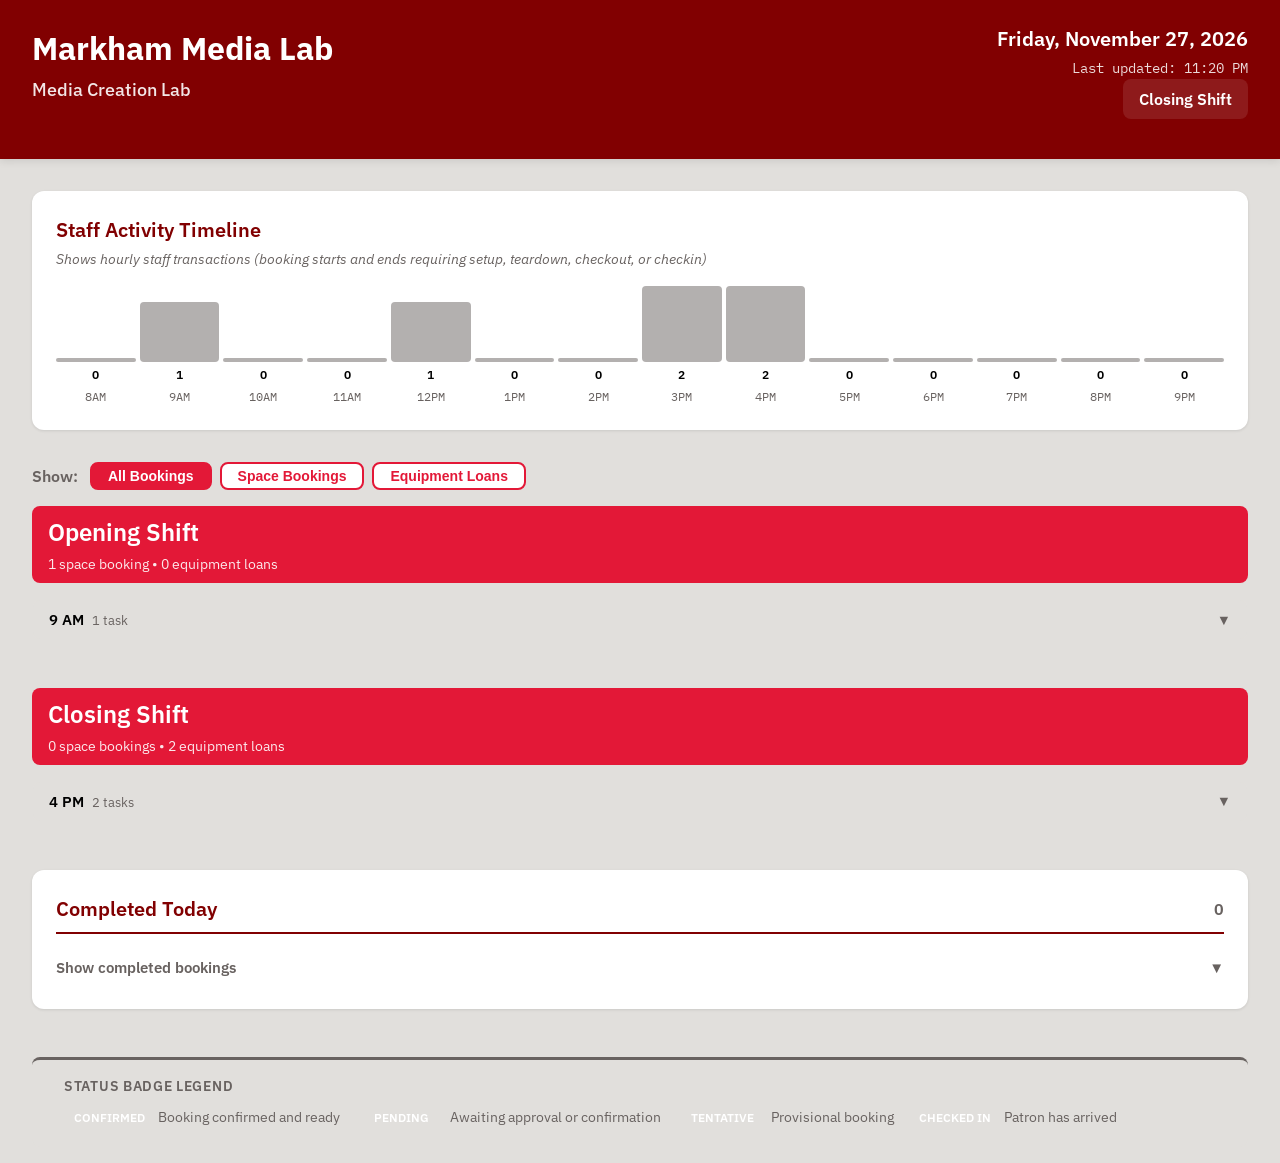
==== docs/markham-media/index.html @ 804409bd "Auto-update dashboard data - 2026-11-27 04:21:01 UTC" ====
<!DOCTYPE html>
<html lang="en">
<head>
    <meta charset="UTF-8">
    <meta name="viewport" content="width=device-width, initial-scale=1.0">
    <title>Markham Media Lab - Dashboard</title>
    <link rel="stylesheet" href="../static/style.css?v=1795753261">
    <meta name="description" content="Staff dashboard for Markham Media Lab showing today's bookings, equipment loans, and schedules">
    <meta http-equiv="refresh" content="300"> </head>
<body>

    <header class="dashboard-header">
        <div class="header-top">
            <div class="location-info">
                <h1>Markham Media Lab</h1>
                <div class="service-type">Media Creation Lab</div>
            </div>
            <div class="header-meta">
                <div class="current-date">Friday, November 27, 2026</div>
                <div class="last-updated">Last updated: 11:20 PM</div>
                <div class="shift-info">
                    <span class="shift-label">Closing Shift</span>
                </div>
            </div>
        </div>
    </header>

    <section class="peak-load-section">
        <h2>Staff Activity Timeline</h2>
        <p class="timeline-description">Shows hourly staff transactions (booking starts and ends requiring setup, teardown, checkout, or checkin)</p>
        <div class="timeline">
            <div class="timeline-hour past">
                <div class="timeline-bar" style="height: 0%;"></div>
                <div class="timeline-count">0</div>
                <div class="timeline-hour-label">8AM</div>
            </div>
            <div class="timeline-hour past">
                <div class="timeline-bar" style="height: 50.0%;"></div>
                <div class="timeline-count">1</div>
                <div class="timeline-hour-label">9AM</div>
            </div>
            <div class="timeline-hour past">
                <div class="timeline-bar" style="height: 0%;"></div>
                <div class="timeline-count">0</div>
                <div class="timeline-hour-label">10AM</div>
            </div>
            <div class="timeline-hour past">
                <div class="timeline-bar" style="height: 0%;"></div>
                <div class="timeline-count">0</div>
                <div class="timeline-hour-label">11AM</div>
            </div>
            <div class="timeline-hour past">
                <div class="timeline-bar" style="height: 50.0%;"></div>
                <div class="timeline-count">1</div>
                <div class="timeline-hour-label">12PM</div>
            </div>
            <div class="timeline-hour past">
                <div class="timeline-bar" style="height: 0%;"></div>
                <div class="timeline-count">0</div>
                <div class="timeline-hour-label">1PM</div>
            </div>
            <div class="timeline-hour past">
                <div class="timeline-bar" style="height: 0%;"></div>
                <div class="timeline-count">0</div>
                <div class="timeline-hour-label">2PM</div>
            </div>
            <div class="timeline-hour past">
                <div class="timeline-bar" style="height: 100.0%;"></div>
                <div class="timeline-count">2</div>
                <div class="timeline-hour-label">3PM</div>
            </div>
            <div class="timeline-hour past">
                <div class="timeline-bar" style="height: 100.0%;"></div>
                <div class="timeline-count">2</div>
                <div class="timeline-hour-label">4PM</div>
            </div>
            <div class="timeline-hour past">
                <div class="timeline-bar" style="height: 0%;"></div>
                <div class="timeline-count">0</div>
                <div class="timeline-hour-label">5PM</div>
            </div>
            <div class="timeline-hour past">
                <div class="timeline-bar" style="height: 0%;"></div>
                <div class="timeline-count">0</div>
                <div class="timeline-hour-label">6PM</div>
            </div>
            <div class="timeline-hour past">
                <div class="timeline-bar" style="height: 0%;"></div>
                <div class="timeline-count">0</div>
                <div class="timeline-hour-label">7PM</div>
            </div>
            <div class="timeline-hour past">
                <div class="timeline-bar" style="height: 0%;"></div>
                <div class="timeline-count">0</div>
                <div class="timeline-hour-label">8PM</div>
            </div>
            <div class="timeline-hour past">
                <div class="timeline-bar" style="height: 0%;"></div>
                <div class="timeline-count">0</div>
                <div class="timeline-hour-label">9PM</div>
            </div>
        </div>
    </section>

    <section class="filters-section">
        <span class="filters-label">Show:</span>
        <button class="filter-button" data-filter="all" onclick="filterBookings('all')">All Bookings</button>
        <button class="filter-button" data-filter="space" onclick="filterBookings('space')">Space Bookings</button>
        <button class="filter-button" data-filter="equipment" onclick="filterBookings('equipment')">Equipment Loans</button>
    </section>

    <main class="main-content">


        <section class="shift-group">
            <div class="shift-group-header">
                <h2>Opening Shift</h2>
                <div class="booking-count">
                    1 space booking •
                    0 equipment loans                </div>
            </div>




            <div class="hour-group">
                <div class="hour-group-header" onclick="toggleHourGroup(this)">
                    <div class="hour-group-label">
                        <span class="hour-group-title">9 AM</span>
                        <span class="hour-group-count">1 task</span>
                    </div>
                    <span class="hour-group-icon">▼</span>
                </div>
                <div class="hour-group-content collapsed">
                    <div class="booking-list">
                                    <article class="booking-card " data-booking-id="3f32ef28d30e" data-booking-type="space">

                <div class="booking-card-header-bar" onclick="toggleBookingCard(this)">
                    <div class="booking-card-summary">
                        <div class="booking-card-summary-title">
Editing and Music Studio #3 (Rm 3060E)
                        </div>
                        <div class="booking-card-summary-time">
9:30 AM - 12:00 PM • A.B.                        </div>
                    </div>
                    <div class="booking-badges">
                        <span class="badge status-tentative">TENTATIVE</span>
                    </div>
                    <span class="booking-card-expand-icon">▼</span>
                </div>

                <div class="booking-card-content">

                <div class="booking-header">
                    <div class="booking-title">
                        <h3>Editing and Music Studio #3 (Rm 3060E)</h3>
                        <div class="booking-category">Editing Studios</div>
                    </div>
                    <div class="booking-badges">
                        <span class="badge status-tentative">TENTATIVE</span>
                    </div>
                </div>

                <div class="booking-details">
                    <div class="detail-row">
                        <span class="detail-label">Time:</span>
                        <span class="detail-value">9:30 AM - 12:00 PM</span>
                    </div>
                    <div class="detail-row">
                        <span class="detail-label">Patron:</span>
                        <span class="detail-value patron-info">A.B. (a***@my.yorku.ca)</span>
                    </div>
                    <div class="detail-row">
                        <span class="detail-label">Check-in:</span>
                        <span class="detail-value booking-id">3D2</span>
                    </div>
                </div>


                <div class="booking-id">ID: 3f32ef28d30e</div>

                </div> 
            </article>

                    </div>
                </div>
            </div>

        </section>
        <section class="shift-group">
            <div class="shift-group-header">
                <h2>Closing Shift</h2>
                <div class="booking-count">
                    0 space bookings •
                    2 equipment loans                </div>
            </div>




            <div class="hour-group">
                <div class="hour-group-header" onclick="toggleHourGroup(this)">
                    <div class="hour-group-label">
                        <span class="hour-group-title">4 PM</span>
                        <span class="hour-group-count">2 tasks</span>
                    </div>
                    <span class="hour-group-icon">▼</span>
                </div>
                <div class="hour-group-content collapsed">
                    <div class="booking-list">
                                    <article class="booking-card equipment-loan" data-booking-id="e21166713fb9" data-booking-type="equipment">

                <div class="booking-card-header-bar" onclick="toggleBookingCard(this)">
                    <div class="booking-card-summary">
                        <div class="booking-card-summary-title">
<span class="task-time-prominent">4:30 PM</span>Rode Wireless Pro II
                        </div>
                        <div class="booking-card-summary-time">
Due back • R.M.                        </div>
                    </div>
                    <div class="booking-badges">
                        <span class="badge badge-task">CHECKIN NEEDED</span>
                        <span class="badge status-confirmed">CHECKED OUT</span>
                    </div>
                    <span class="booking-card-expand-icon">▼</span>
                    <div class="workflow-header-progress">
                        <div class="workflow-header-progress-fill"></div>
                    </div>
                </div>

                <div class="booking-card-content">

                <div class="booking-header">
                    <div class="booking-title">
                        <h3>Rode Wireless Pro II</h3>
                        <div class="booking-category">Microphones</div>
                    </div>
                    <div class="booking-badges">
                        <span class="badge status-confirmed">CHECKED OUT</span>
                        <span class="equipment-indicator return">
                            ↩️ Return
                        </span>
                    </div>
                </div>

                <div class="booking-details">
                    <div class="detail-row">
                        <span class="detail-label">Due back:</span>
                        <span class="detail-value">4:30 PM</span>
                    </div>
                    <div class="detail-row">
                        <span class="detail-label">Patron:</span>
                        <span class="detail-value patron-info">R.M. (r***@my.yorku.ca)</span>
                    </div>
                </div>

                <div class="workflow-panel">
                    <div class="workflow-header">
                        <span class="workflow-title">Equipment Return</span>
                        <span class="workflow-progress">
                            <span class="workflow-step-counter">0</span> / 5
                        </span>
                    </div>
                    <ol class="workflow-steps">
                        <li class="workflow-step">
                            <input type="checkbox" class="step-checkbox"
                                   data-step="1"
                                   onchange="onStepChecked(this)">
                            <span class="step-number">1</span>
                            <span class="step-description">Receive equipment from patron</span>
                        </li>
                        <li class="workflow-step">
                            <input type="checkbox" class="step-checkbox"
                                   data-step="2"
                                   onchange="onStepChecked(this)">
                            <span class="step-number">2</span>
                            <span class="step-description">Check all components against printed component list</span>
                        </li>
                        <li class="workflow-step">
                            <input type="checkbox" class="step-checkbox"
                                   data-step="3"
                                   onchange="onStepChecked(this)">
                            <span class="step-number">3</span>
                            <span class="step-description">Inspect equipment condition; compare against checkout notes</span>
                        </li>
                        <li class="workflow-step">
                            <input type="checkbox" class="step-checkbox"
                                   data-step="4"
                                   onchange="onStepChecked(this)">
                            <span class="step-number">4</span>
                            <span class="step-description">Check in equipment in LibCal system</span>
                        </li>
                        <li class="workflow-step">
                            <input type="checkbox" class="step-checkbox"
                                   data-step="5"
                                   onchange="onStepChecked(this)">
                            <span class="step-number">5</span>
                            <span class="step-description">If damage or missing components detected: flag in system and notify supervisor</span>
                        </li>
                    </ol>
                </div>

                <div class="booking-id">ID: e21166713fb9</div>

                </div> 
            </article>

                                    <article class="booking-card equipment-loan" data-booking-id="e21166713fb9" data-booking-type="equipment">

                <div class="booking-card-header-bar" onclick="toggleBookingCard(this)">
                    <div class="booking-card-summary">
                        <div class="booking-card-summary-title">
<span class="task-time-prominent">4:30 PM</span>Canon EOS R50-V
                        </div>
                        <div class="booking-card-summary-time">
Due back • R.M.                        </div>
                    </div>
                    <div class="booking-badges">
                        <span class="badge badge-task">CHECKIN NEEDED</span>
                        <span class="badge status-confirmed">CHECKED OUT</span>
                    </div>
                    <span class="booking-card-expand-icon">▼</span>
                    <div class="workflow-header-progress">
                        <div class="workflow-header-progress-fill"></div>
                    </div>
                </div>

                <div class="booking-card-content">

                <div class="booking-header">
                    <div class="booking-title">
                        <h3>Canon EOS R50-V</h3>
                        <div class="booking-category">Cameras</div>
                    </div>
                    <div class="booking-badges">
                        <span class="badge status-confirmed">CHECKED OUT</span>
                        <span class="equipment-indicator return">
                            ↩️ Return
                        </span>
                    </div>
                </div>

                <div class="booking-details">
                    <div class="detail-row">
                        <span class="detail-label">Due back:</span>
                        <span class="detail-value">4:30 PM</span>
                    </div>
                    <div class="detail-row">
                        <span class="detail-label">Patron:</span>
                        <span class="detail-value patron-info">R.M. (r***@my.yorku.ca)</span>
                    </div>
                </div>

                <div class="workflow-panel">
                    <div class="workflow-header">
                        <span class="workflow-title">Equipment Return</span>
                        <span class="workflow-progress">
                            <span class="workflow-step-counter">0</span> / 5
                        </span>
                    </div>
                    <ol class="workflow-steps">
                        <li class="workflow-step">
                            <input type="checkbox" class="step-checkbox"
                                   data-step="1"
                                   onchange="onStepChecked(this)">
                            <span class="step-number">1</span>
                            <span class="step-description">Receive equipment from patron</span>
                        </li>
                        <li class="workflow-step">
                            <input type="checkbox" class="step-checkbox"
                                   data-step="2"
                                   onchange="onStepChecked(this)">
                            <span class="step-number">2</span>
                            <span class="step-description">Check all components against printed component list</span>
                        </li>
                        <li class="workflow-step">
                            <input type="checkbox" class="step-checkbox"
                                   data-step="3"
                                   onchange="onStepChecked(this)">
                            <span class="step-number">3</span>
                            <span class="step-description">Inspect equipment condition; compare against checkout notes</span>
                        </li>
                        <li class="workflow-step">
                            <input type="checkbox" class="step-checkbox"
                                   data-step="4"
                                   onchange="onStepChecked(this)">
                            <span class="step-number">4</span>
                            <span class="step-description">Check in equipment in LibCal system</span>
                        </li>
                        <li class="workflow-step">
                            <input type="checkbox" class="step-checkbox"
                                   data-step="5"
                                   onchange="onStepChecked(this)">
                            <span class="step-number">5</span>
                            <span class="step-description">If damage or missing components detected: flag in system and notify supervisor</span>
                        </li>
                    </ol>
                </div>

                <div class="booking-id">ID: e21166713fb9</div>

                </div> 
            </article>

                    </div>
                </div>
            </div>

        </section>

    </main>

    <aside class="persistent-sections">



        <section class="persistent-section">
            <div class="section-header">
                <h2>Completed Today</h2>
                <span class="section-count">0</span>
            </div>
            <div class="collapsible-section">
                <button class="collapse-toggle" aria-expanded="false" data-target="completed-collapse">
                    <span>Show completed bookings</span>
                    <span class="collapse-icon">▼</span>
                </button>
                <div id="completed-collapse" class="collapse-content">
                    <div class="empty-state">
                        <div class="empty-state-message">No completed bookings today</div>
                    </div>
                </div>
            </div>
        </section>

    </aside>

    <footer class="status-legend">
        <h3>Status Badge Legend</h3>
        <div class="legend-items">
            <div class="legend-item">
                <span class="legend-badge status-confirmed">CONFIRMED</span>
                <span class="legend-description">Booking confirmed and ready</span>
            </div>
            <div class="legend-item">
                <span class="legend-badge status-pending">PENDING</span>
                <span class="legend-description">Awaiting approval or confirmation</span>
            </div>
            <div class="legend-item">
                <span class="legend-badge status-tentative">TENTATIVE</span>
                <span class="legend-description">Provisional booking</span>
            </div>
            <div class="legend-item">
                <span class="legend-badge status-checked-in">CHECKED IN</span>
                <span class="legend-description">Patron has arrived</span>
            </div>
        </div>
    </footer>

    <script src="../static/dashboard.js?v=1795753261"></script>
</body>
</html>
---- docs/static/style.css ----
/*
 * MMCL Staff Dashboard - Styles
 * York University Branding - AODA Compliant
 */

/* ========== Google Fonts ========== */
@import url('https://fonts.googleapis.com/css2?family=IBM+Plex+Sans:wght@400;500;600;700&family=IBM+Plex+Serif:wght@400;500&family=IBM+Plex+Mono:wght@400;500&display=swap');

/* ========== York Brand Colors ========== */
:root {
  /* Primary Colors */
  --york-red: #E31837;
  --york-red-medium: #AF0D1A;
  --york-red-dark: #810001;

  /* Neutrals */
  --light-grey: #E1DFDC;
  --pewter: #D6CFCA;
  --grey-dark: #686260;
  --white: #FFFFFF;
  --black: #000000;

  /* Accent */
  --bright-blue: #3AC2EF;

  /* Status Colors */
  --status-confirmed: var(--york-red);
  --status-tentative: #F59E0B;
  --status-pending: #14B8A6;
  --status-checked-in: #10B981;
  --status-completed: var(--grey-dark);

  /* Typography */
  --font-primary: 'IBM Plex Sans', sans-serif;
  --font-secondary: 'IBM Plex Serif', serif;
  --font-mono: 'IBM Plex Mono', monospace;

  /* Spacing */
  --spacing-xs: 0.25rem;
  --spacing-sm: 0.5rem;
  --spacing-md: 1rem;
  --spacing-lg: 1.5rem;
  --spacing-xl: 2rem;
  --spacing-xxl: 3rem;

  /* Border Radius */
  --radius-sm: 4px;
  --radius-md: 8px;
  --radius-lg: 12px;
}

/* ========== Reset & Base ========== */
* {
  margin: 0;
  padding: 0;
  box-sizing: border-box;
}

body {
  font-family: var(--font-primary);
  font-size: 16px;
  line-height: 1.5;
  color: var(--black);
  background-color: var(--light-grey);
  -webkit-font-smoothing: antialiased;
  -moz-osx-font-smoothing: grayscale;
}

/* ========== Zone A: Header ========== */
.dashboard-header {
  background-color: var(--york-red-dark);
  color: var(--white);
  padding: var(--spacing-lg) var(--spacing-xl);
  margin-bottom: var(--spacing-xl);
  box-shadow: 0 2px 8px rgba(0, 0, 0, 0.1);
}

.header-top {
  display: flex;
  justify-content: space-between;
  align-items: flex-start;
  margin-bottom: var(--spacing-md);
}

.location-info h1 {
  font-size: 2rem;
  font-weight: 700;
  margin-bottom: var(--spacing-xs);
}

.location-info .service-type {
  font-size: 1.125rem;
  opacity: 0.9;
  font-weight: 500;
}

.header-meta {
  text-align: right;
}

.current-date {
  font-size: 1.25rem;
  font-weight: 600;
  margin-bottom: var(--spacing-xs);
}

.last-updated {
  font-size: 0.875rem;
  opacity: 0.85;
  font-family: var(--font-mono);
}

.shift-info {
  background-color: rgba(255, 255, 255, 0.1);
  padding: var(--spacing-sm) var(--spacing-md);
  border-radius: var(--radius-md);
  display: inline-block;
}

.shift-label {
  font-size: 1rem;
  font-weight: 600;
}

/* ========== Zone B: Peak Load Timeline ========== */
.peak-load-section {
  background-color: var(--white);
  padding: var(--spacing-lg);
  margin: 0 var(--spacing-xl) var(--spacing-xl) var(--spacing-xl);
  border-radius: var(--radius-lg);
  box-shadow: 0 1px 3px rgba(0, 0, 0, 0.1);
}

.peak-load-section h2 {
  font-size: 1.25rem;
  font-weight: 600;
  color: var(--york-red-dark);
  margin-bottom: var(--spacing-xs);
}

.timeline-description {
  font-size: 0.875rem;
  color: var(--grey-dark);
  margin-bottom: var(--spacing-md);
  font-style: italic;
}

.timeline {
  display: flex;
  gap: var(--spacing-xs);
  height: 120px;
  align-items: stretch;
}

.timeline-hour {
  flex: 1;
  display: flex;
  flex-direction: column;
  align-items: center;
  justify-content: flex-end;
  gap: var(--spacing-xs);
}

.timeline-bar {
  width: 100%;
  background-color: var(--york-red);
  border-radius: var(--radius-sm);
  min-height: 4px;
  transition: background-color 0.3s ease;
}

.timeline-hour.past .timeline-bar {
  background-color: var(--grey-dark);
  opacity: 0.5;
}

.timeline-hour-label {
  font-size: 0.75rem;
  font-family: var(--font-mono);
  color: var(--grey-dark);
}

.timeline-count {
  font-size: 0.75rem;
  font-weight: 600;
  color: var(--black);
}

/* ========== Filters ========== */
.filters-section {
  margin: var(--spacing-md) var(--spacing-xl);
  display: flex;
  gap: var(--spacing-sm);
  align-items: center;
  flex-wrap: wrap;
}

.filters-label {
  font-weight: 600;
  color: var(--grey-dark);
  margin-right: var(--spacing-xs);
}

.filter-button {
  padding: var(--spacing-xs) var(--spacing-md);
  border: 2px solid var(--york-red);
  background-color: var(--white);
  color: var(--york-red);
  border-radius: var(--radius-md);
  cursor: pointer;
  font-weight: 600;
  font-size: 0.875rem;
  transition: all 0.2s ease;
  user-select: none;
}

.filter-button:hover {
  background-color: var(--light-grey);
}

.filter-button.active {
  background-color: var(--york-red);
  color: var(--white);
}

.filter-button:focus {
  outline: 2px solid var(--york-red);
  outline-offset: 2px;
}

/* Hidden by filter */
.booking-card.filter-hidden {
  display: none;
}

/* ========== Zone C: Main Booking List ========== */
.main-content {
  margin: 0 var(--spacing-xl);
}

.shift-group {
  margin-bottom: var(--spacing-xxl);
}

.shift-group-header {
  background-color: var(--york-red);
  color: var(--white);
  padding: var(--spacing-sm) var(--spacing-md);
  border-radius: var(--radius-md);
  margin-bottom: var(--spacing-md);
}

.shift-group-header h2 {
  font-size: 1.5rem;
  font-weight: 600;
}

.shift-group-header .booking-count {
  font-size: 0.875rem;
  opacity: 0.9;
  margin-top: var(--spacing-xs);
}

/* ========== Hour Groups (within shift blocks) ========== */
.hour-group {
  margin-bottom: var(--spacing-md);
  border-radius: var(--radius-md);
  overflow: hidden;
  border: 1px solid var(--light-grey);
}

.hour-group-header {
  background-color: var(--light-grey);
  padding: var(--spacing-sm) var(--spacing-md);
  cursor: pointer;
  display: flex;
  justify-content: space-between;
  align-items: center;
  user-select: none;
  transition: background-color 0.2s ease;
}

.hour-group-header:hover {
  background-color: var(--pewter);
}

.hour-group-label {
  display: flex;
  align-items: baseline;
  gap: var(--spacing-sm);
}

.hour-group-title {
  font-weight: 600;
  font-size: 0.95rem;
  color: var(--black);
}

.hour-group-count {
  font-size: 0.8rem;
  color: var(--grey-dark);
}

.hour-group-icon {
  font-size: 0.9rem;
  color: var(--grey-dark);
  transition: transform 0.2s ease;
}

.hour-group.expanded .hour-group-icon {
  transform: rotate(180deg);
}

.hour-group-content {
  padding: var(--spacing-sm) var(--spacing-md) var(--spacing-md);
}

.hour-group-content.collapsed {
  display: none;
}

.hour-group-content .booking-list {
  margin-top: var(--spacing-sm);
}

.outstanding-group .hour-group-header {
  background-color: #FFF7ED;
  border-left: 4px solid var(--status-tentative);
}

.outstanding-group .hour-group-header:hover {
  background-color: #FFEDD5;
}

.outstanding-group .hour-group-title {
  color: #92400E;
}

.outstanding-group .hour-group-count {
  color: #B45309;
}

.hour-group.filter-hidden {
  display: none;
}

/* ========== Prominent task time in card header ========== */
.task-time-prominent {
  font-family: var(--font-mono);
  font-weight: 700;
  font-size: 1.05em;
  color: var(--york-red);
  margin-right: 0.4rem;
}

.booking-list {
  display: grid;
  gap: var(--spacing-md);
}

/* ========== Booking Cards ========== */
.booking-card {
  background-color: var(--white);
  border-radius: var(--radius-md);
  padding: 0;
  box-shadow: 0 1px 3px rgba(0, 0, 0, 0.1);
  border-left: 4px solid var(--york-red);
  transition: box-shadow 0.2s ease;
  overflow: hidden;
}

.booking-card:hover {
  box-shadow: 0 4px 12px rgba(0, 0, 0, 0.15);
}

.booking-card-header-bar {
  position: relative;
  padding: var(--spacing-sm) var(--spacing-md);
  background-color: var(--light-grey);
  cursor: pointer;
  display: flex;
  justify-content: space-between;
  align-items: center;
  transition: background-color 0.2s ease;
  user-select: none;
}

.booking-card-header-bar:hover {
  background-color: var(--pewter);
}

.booking-card-summary {
  flex: 1;
}

.booking-card-summary-title {
  font-weight: 600;
  color: var(--black);
  margin-bottom: var(--spacing-xs);
}

.booking-card-summary-time {
  font-size: 0.875rem;
  color: var(--grey-dark);
}

.booking-card-expand-icon {
  font-size: 1.25rem;
  color: var(--grey-dark);
  transition: transform 0.2s ease;
  margin-left: var(--spacing-md);
}

.booking-card.expanded .booking-card-expand-icon {
  transform: rotate(180deg);
}

.booking-card-content {
  max-height: 0;
  overflow: hidden;
  transition: max-height 0.3s ease;
  padding: 0 var(--spacing-md);
}

.booking-card.expanded .booking-card-content {
  max-height: 3000px;
  padding: var(--spacing-md);
}

.booking-card.equipment-loan {
  border-left-color: var(--bright-blue);
}

.booking-card.teaching-event {
  border-left-color: var(--grey-dark);
}

.booking-card.overdue {
  border-left-color: var(--status-tentative);
  background-color: #FFF7ED;
}

.booking-header {
  display: flex;
  justify-content: space-between;
  align-items: flex-start;
  margin-bottom: var(--spacing-md);
}

.booking-title {
  flex: 1;
}

.booking-title h3 {
  font-size: 1.125rem;
  font-weight: 600;
  color: var(--black);
  margin-bottom: var(--spacing-xs);
}

.booking-category {
  font-size: 0.875rem;
  color: var(--grey-dark);
}

.booking-badges {
  display: flex;
  gap: var(--spacing-sm);
  flex-wrap: wrap;
}

.badge {
  display: inline-block;
  padding: var(--spacing-xs) var(--spacing-sm);
  border-radius: var(--radius-sm);
  font-size: 0.75rem;
  font-weight: 600;
  text-transform: uppercase;
  letter-spacing: 0.5px;
}

.badge.status-confirmed {
  background-color: var(--status-confirmed);
  color: var(--white);
}

.badge.status-tentative {
  background-color: var(--status-tentative);
  color: var(--white);
}

.badge.status-pending {
  background-color: var(--status-pending);
  color: var(--white);
}

.badge.status-checked-in {
  background-color: var(--status-checked-in);
  color: var(--white);
}

.badge.teaching-event-badge {
  background-color: var(--grey-dark);
  color: var(--white);
}

.badge.badge-task {
  background-color: var(--bright-blue);
  color: var(--white);
  font-weight: 700;
}

.badge.shift-boundary-flag {
  background-color: var(--bright-blue);
  color: var(--white);
}

.booking-details {
  display: grid;
  gap: var(--spacing-sm);
  margin-bottom: var(--spacing-md);
}

.detail-row {
  display: flex;
  gap: var(--spacing-md);
  font-size: 0.9375rem;
}

.detail-label {
  font-weight: 600;
  color: var(--grey-dark);
  min-width: 80px;
}

.detail-value {
  color: var(--black);
}

.patron-info {
  font-family: var(--font-mono);
}

.booking-id {
  font-family: var(--font-mono);
  color: var(--grey-dark);
  font-size: 0.875rem;
}

/* ========== Equipment Indicators ========== */
.equipment-indicator {
  display: inline-flex;
  align-items: center;
  gap: var(--spacing-xs);
  padding: var(--spacing-xs) var(--spacing-sm);
  background-color: var(--light-grey);
  border-radius: var(--radius-sm);
  font-size: 0.875rem;
  font-weight: 500;
}

.equipment-indicator.pickup {
  background-color: #DBEAFE;
  color: #1E40AF;
}

.equipment-indicator.return {
  background-color: #D1FAE5;
  color: #065F46;
}

/* ========== Workflow Checklist (Phase 1: Read-only) ========== */
.workflow-panel {
  margin-top: var(--spacing-md);
  padding-top: var(--spacing-md);
  border-top: 1px solid var(--light-grey);
}

.workflow-header {
  display: flex;
  justify-content: space-between;
  align-items: center;
  margin-bottom: var(--spacing-sm);
}

.workflow-title {
  font-size: 0.9375rem;
  font-weight: 600;
  color: var(--york-red-dark);
}

.workflow-progress {
  font-size: 0.875rem;
  color: var(--grey-dark);
}

.workflow-steps {
  list-style: none;
  display: grid;
  gap: var(--spacing-sm);
}

.workflow-step {
  display: flex;
  align-items: flex-start;
  gap: var(--spacing-sm);
  padding: var(--spacing-sm);
  background-color: var(--light-grey);
  border-radius: var(--radius-sm);
  font-size: 0.875rem;
}

.step-number {
  display: inline-flex;
  align-items: center;
  justify-content: center;
  width: 24px;
  height: 24px;
  background-color: var(--grey-dark);
  color: var(--white);
  border-radius: 50%;
  font-size: 0.75rem;
  font-weight: 600;
  flex-shrink: 0;
}

.step-description {
  flex: 1;
  color: var(--black);
}

/* --- Workflow progress bar in collapsed card header --- */
.workflow-header-progress {
  position: absolute;
  bottom: 0;
  left: 0;
  right: 0;
  height: 4px;
  background-color: rgba(0, 0, 0, 0.25);
}

.workflow-header-progress-fill {
  height: 100%;
  background-color: var(--status-checked-in);
  transition: width 0.3s ease;
  width: 0%;
}

/* --- Completed step state --- */
.workflow-step.step-completed {
  opacity: 0.65;
}

.workflow-step.step-completed .step-description {
  text-decoration: line-through;
  color: var(--grey-dark);
}

.workflow-step.step-completed .step-number {
  background-color: var(--status-checked-in);
}

/* --- Step checkbox --- */
.step-checkbox {
  width: 18px;
  height: 18px;
  cursor: pointer;
  accent-color: var(--york-red);
  flex-shrink: 0;
  margin-top: 2px;
}

/* --- Inline progress bar (always-expanded in-progress job cards) --- */
.workflow-inline-progress {
  height: 4px;
  background-color: var(--pewter);
  border-radius: 2px;
  margin-bottom: var(--spacing-sm);
}

.workflow-inline-progress-fill {
  height: 100%;
  background-color: var(--status-checked-in);
  border-radius: 2px;
  transition: width 0.3s ease;
  width: 0%;
}

/* ========== Zone D: Persistent Sections ========== */
.persistent-sections {
  margin: var(--spacing-xxl) var(--spacing-xl);
}

.persistent-section {
  background-color: var(--white);
  border-radius: var(--radius-lg);
  padding: var(--spacing-lg);
  margin-bottom: var(--spacing-xl);
  box-shadow: 0 1px 3px rgba(0, 0, 0, 0.1);
}

.section-header {
  display: flex;
  justify-content: space-between;
  align-items: center;
  margin-bottom: var(--spacing-md);
  padding-bottom: var(--spacing-sm);
  border-bottom: 2px solid var(--york-red-dark);
}

.section-header h2 {
  font-size: 1.25rem;
  font-weight: 600;
  color: var(--york-red-dark);
}

.section-count {
  font-size: 1rem;
  font-weight: 600;
  color: var(--grey-dark);
}

.overdue-section .section-header {
  border-bottom-color: var(--status-tentative);
}

.overdue-section .section-header h2 {
  color: var(--status-tentative);
}

/* ========== Collapsible Section ========== */
.collapsible-section {
  margin-top: var(--spacing-md);
}

.collapse-toggle {
  background: none;
  border: none;
  width: 100%;
  text-align: left;
  padding: var(--spacing-sm) 0;
  font-family: var(--font-primary);
  font-size: 0.9375rem;
  font-weight: 600;
  color: var(--grey-dark);
  cursor: pointer;
  display: flex;
  justify-content: space-between;
  align-items: center;
  transition: color 0.2s ease;
}

.collapse-toggle:hover {
  color: var(--black);
}

.collapse-icon {
  transition: transform 0.2s ease;
}

.collapse-toggle[aria-expanded="true"] .collapse-icon {
  transform: rotate(180deg);
}

.collapse-content {
  max-height: 0;
  overflow: hidden;
  transition: max-height 0.3s ease;
}

.collapse-content.open {
  max-height: 5000px;
}

/* ========== Empty States ========== */
.empty-state {
  text-align: center;
  padding: var(--spacing-xxl) var(--spacing-md);
  color: var(--grey-dark);
}

.empty-state-icon {
  font-size: 3rem;
  margin-bottom: var(--spacing-md);
  opacity: 0.5;
}

.empty-state-message {
  font-size: 1.125rem;
  font-weight: 500;
}

/* ========== Warning Banners ========== */
.warning-banner {
  background-color: #FFF7ED;
  border-left: 4px solid var(--status-tentative);
  padding: var(--spacing-md);
  border-radius: var(--radius-md);
  margin-bottom: var(--spacing-md);
  display: flex;
  gap: var(--spacing-md);
  align-items: flex-start;
}

.warning-icon {
  font-size: 1.5rem;
  color: var(--status-tentative);
}

.warning-content {
  flex: 1;
}

.warning-title {
  font-weight: 600;
  color: var(--black);
  margin-bottom: var(--spacing-xs);
}

.warning-message {
  font-size: 0.9375rem;
  color: var(--grey-dark);
}

/* ========== Responsive Design ========== */
@media (max-width: 1024px) {
  .header-top {
    flex-direction: column;
    gap: var(--spacing-md);
  }

  .header-meta {
    text-align: left;
  }

  .timeline {
    height: 100px;
  }
}

@media (max-width: 768px) {
  body {
    font-size: 14px;
  }

  .dashboard-header {
    padding: var(--spacing-md);
  }

  .main-content,
  .peak-load-section,
  .persistent-sections {
    margin-left: var(--spacing-md);
    margin-right: var(--spacing-md);
  }

  .location-info h1 {
    font-size: 1.5rem;
  }

  .timeline-hour-label {
    font-size: 0.625rem;
  }

  .booking-header {
    flex-direction: column;
    gap: var(--spacing-sm);
  }

  .detail-row {
    flex-direction: column;
    gap: var(--spacing-xs);
  }
}

/* ========== Makerspace-Specific Styles ========== */
.booking-card.in-progress {
  border-left-color: var(--bright-blue);
  background-color: #F0F9FF;
}

.in-progress-section .section-header {
  border-bottom-color: var(--bright-blue);
}

.in-progress-section .section-header h2 {
  color: var(--bright-blue);
}

.workflow-step.safety-step {
  background-color: #FFF7ED;
  border-left: 3px solid var(--status-tentative);
}

.workflow-step.safety-step .step-number {
  background-color: var(--status-tentative);
}

/* ========== Status Legend ========== */
.status-legend {
  background-color: var(--light-grey);
  padding: var(--spacing-md) var(--spacing-xl);
  margin: var(--spacing-xxl) var(--spacing-xl) var(--spacing-md) var(--spacing-xl);
  border-radius: var(--radius-md);
  border-top: 3px solid var(--grey-dark);
}

.status-legend h3 {
  font-size: 0.875rem;
  font-weight: 600;
  color: var(--grey-dark);
  margin-bottom: var(--spacing-sm);
  text-transform: uppercase;
  letter-spacing: 0.05em;
}

.legend-items {
  display: flex;
  flex-wrap: wrap;
  gap: var(--spacing-md);
}

.legend-item {
  display: flex;
  align-items: center;
  gap: var(--spacing-xs);
}

.legend-badge {
  display: inline-block;
  padding: var(--spacing-xs) var(--spacing-sm);
  border-radius: var(--radius-sm);
  font-size: 0.75rem;
  font-weight: 600;
  color: var(--white);
  min-width: 90px;
  text-align: center;
}

.legend-description {
  font-size: 0.875rem;
  color: var(--grey-dark);
}

/* ========== Print Styles ========== */
@media print {
  body {
    background-color: var(--white);
  }

  .dashboard-header {
    background-color: var(--white);
    color: var(--black);
    border-bottom: 2px solid var(--black);
  }

  .booking-card {
    page-break-inside: avoid;
    border: 1px solid var(--grey-dark);
  }

  .timeline {
    display: none;
  }
}
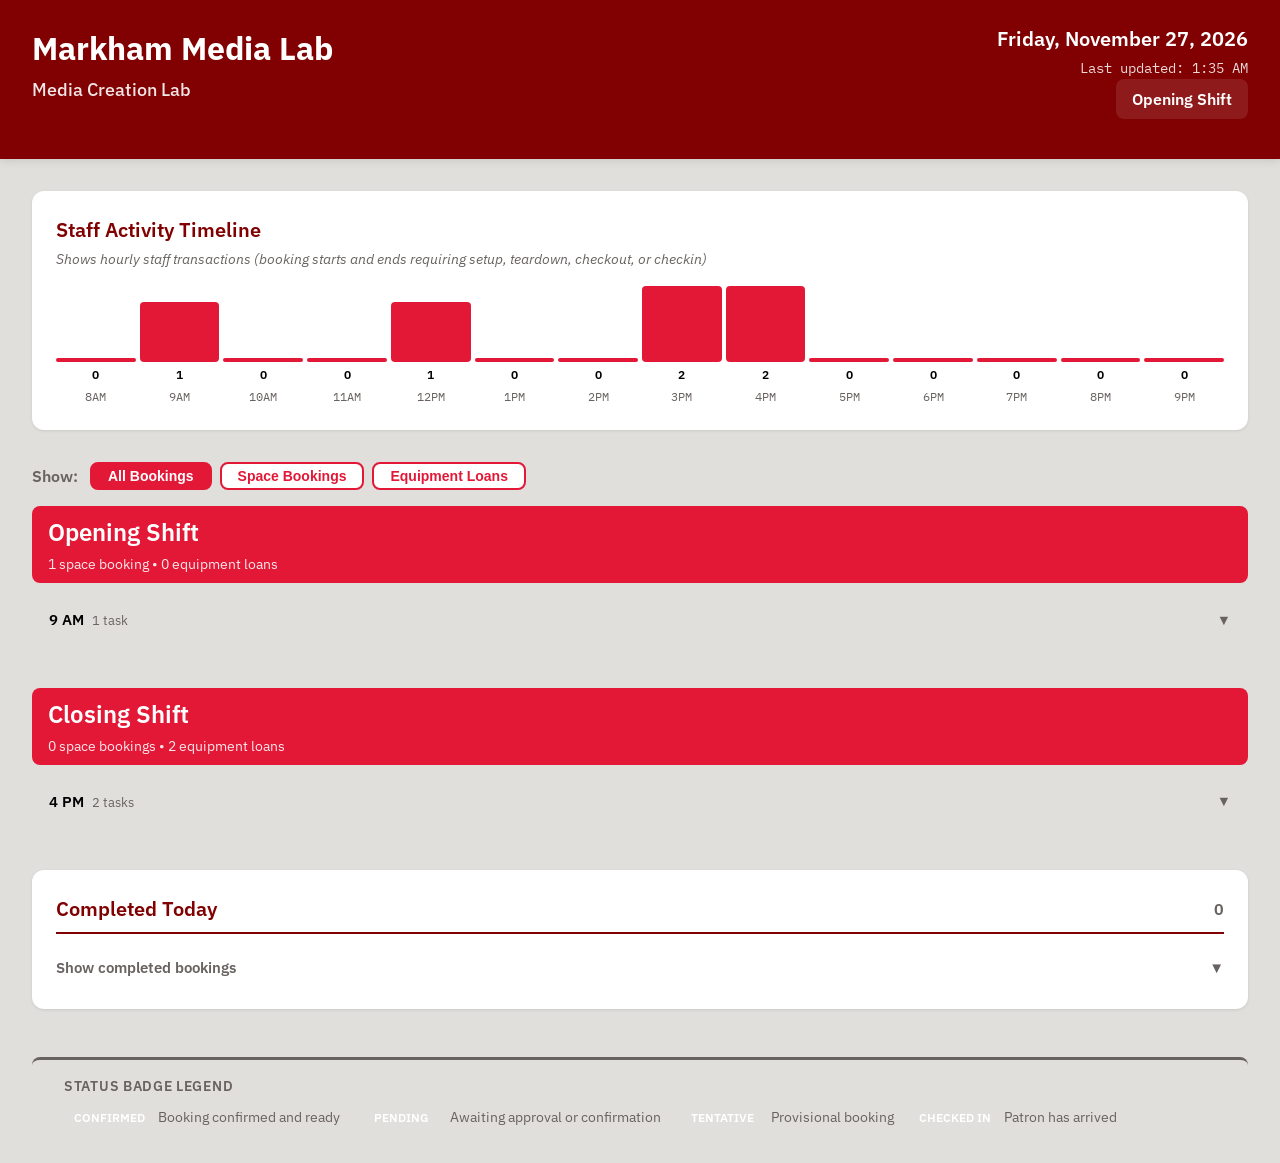
==== commit 286ab7f8: "Auto-update dashboard data - 2026-11-27 06:35:43 UTC" ====
--- a/docs/markham-media/index.html
+++ b/docs/markham-media/index.html
@@ -4,7 +4,7 @@
     <meta charset="UTF-8">
     <meta name="viewport" content="width=device-width, initial-scale=1.0">
     <title>Markham Media Lab - Dashboard</title>
-    <link rel="stylesheet" href="../static/style.css?v=1795753261">
+    <link rel="stylesheet" href="../static/style.css?v=1795761343">
     <meta name="description" content="Staff dashboard for Markham Media Lab showing today's bookings, equipment loans, and schedules">
     <meta http-equiv="refresh" content="300"> </head>
 <body>
@@ -17,9 +17,9 @@
             </div>
             <div class="header-meta">
                 <div class="current-date">Friday, November 27, 2026</div>
-                <div class="last-updated">Last updated: 11:20 PM</div>
+                <div class="last-updated">Last updated: 1:35 AM</div>
                 <div class="shift-info">
-                    <span class="shift-label">Closing Shift</span>
+                    <span class="shift-label">Opening Shift</span>
                 </div>
             </div>
         </div>
@@ -29,72 +29,72 @@
         <h2>Staff Activity Timeline</h2>
         <p class="timeline-description">Shows hourly staff transactions (booking starts and ends requiring setup, teardown, checkout, or checkin)</p>
         <div class="timeline">
-            <div class="timeline-hour past">
+            <div class="timeline-hour ">
                 <div class="timeline-bar" style="height: 0%;"></div>
                 <div class="timeline-count">0</div>
                 <div class="timeline-hour-label">8AM</div>
             </div>
-            <div class="timeline-hour past">
+            <div class="timeline-hour ">
                 <div class="timeline-bar" style="height: 50.0%;"></div>
                 <div class="timeline-count">1</div>
                 <div class="timeline-hour-label">9AM</div>
             </div>
-            <div class="timeline-hour past">
+            <div class="timeline-hour ">
                 <div class="timeline-bar" style="height: 0%;"></div>
                 <div class="timeline-count">0</div>
                 <div class="timeline-hour-label">10AM</div>
             </div>
-            <div class="timeline-hour past">
+            <div class="timeline-hour ">
                 <div class="timeline-bar" style="height: 0%;"></div>
                 <div class="timeline-count">0</div>
                 <div class="timeline-hour-label">11AM</div>
             </div>
-            <div class="timeline-hour past">
+            <div class="timeline-hour ">
                 <div class="timeline-bar" style="height: 50.0%;"></div>
                 <div class="timeline-count">1</div>
                 <div class="timeline-hour-label">12PM</div>
             </div>
-            <div class="timeline-hour past">
+            <div class="timeline-hour ">
                 <div class="timeline-bar" style="height: 0%;"></div>
                 <div class="timeline-count">0</div>
                 <div class="timeline-hour-label">1PM</div>
             </div>
-            <div class="timeline-hour past">
+            <div class="timeline-hour ">
                 <div class="timeline-bar" style="height: 0%;"></div>
                 <div class="timeline-count">0</div>
                 <div class="timeline-hour-label">2PM</div>
             </div>
-            <div class="timeline-hour past">
+            <div class="timeline-hour ">
                 <div class="timeline-bar" style="height: 100.0%;"></div>
                 <div class="timeline-count">2</div>
                 <div class="timeline-hour-label">3PM</div>
             </div>
-            <div class="timeline-hour past">
+            <div class="timeline-hour ">
                 <div class="timeline-bar" style="height: 100.0%;"></div>
                 <div class="timeline-count">2</div>
                 <div class="timeline-hour-label">4PM</div>
             </div>
-            <div class="timeline-hour past">
+            <div class="timeline-hour ">
                 <div class="timeline-bar" style="height: 0%;"></div>
                 <div class="timeline-count">0</div>
                 <div class="timeline-hour-label">5PM</div>
             </div>
-            <div class="timeline-hour past">
+            <div class="timeline-hour ">
                 <div class="timeline-bar" style="height: 0%;"></div>
                 <div class="timeline-count">0</div>
                 <div class="timeline-hour-label">6PM</div>
             </div>
-            <div class="timeline-hour past">
+            <div class="timeline-hour ">
                 <div class="timeline-bar" style="height: 0%;"></div>
                 <div class="timeline-count">0</div>
                 <div class="timeline-hour-label">7PM</div>
             </div>
-            <div class="timeline-hour past">
+            <div class="timeline-hour ">
                 <div class="timeline-bar" style="height: 0%;"></div>
                 <div class="timeline-count">0</div>
                 <div class="timeline-hour-label">8PM</div>
             </div>
-            <div class="timeline-hour past">
+            <div class="timeline-hour ">
                 <div class="timeline-bar" style="height: 0%;"></div>
                 <div class="timeline-count">0</div>
                 <div class="timeline-hour-label">9PM</div>
@@ -456,6 +456,6 @@
         </div>
     </footer>
 
-    <script src="../static/dashboard.js?v=1795753261"></script>
+    <script src="../static/dashboard.js?v=1795761343"></script>
 </body>
 </html>
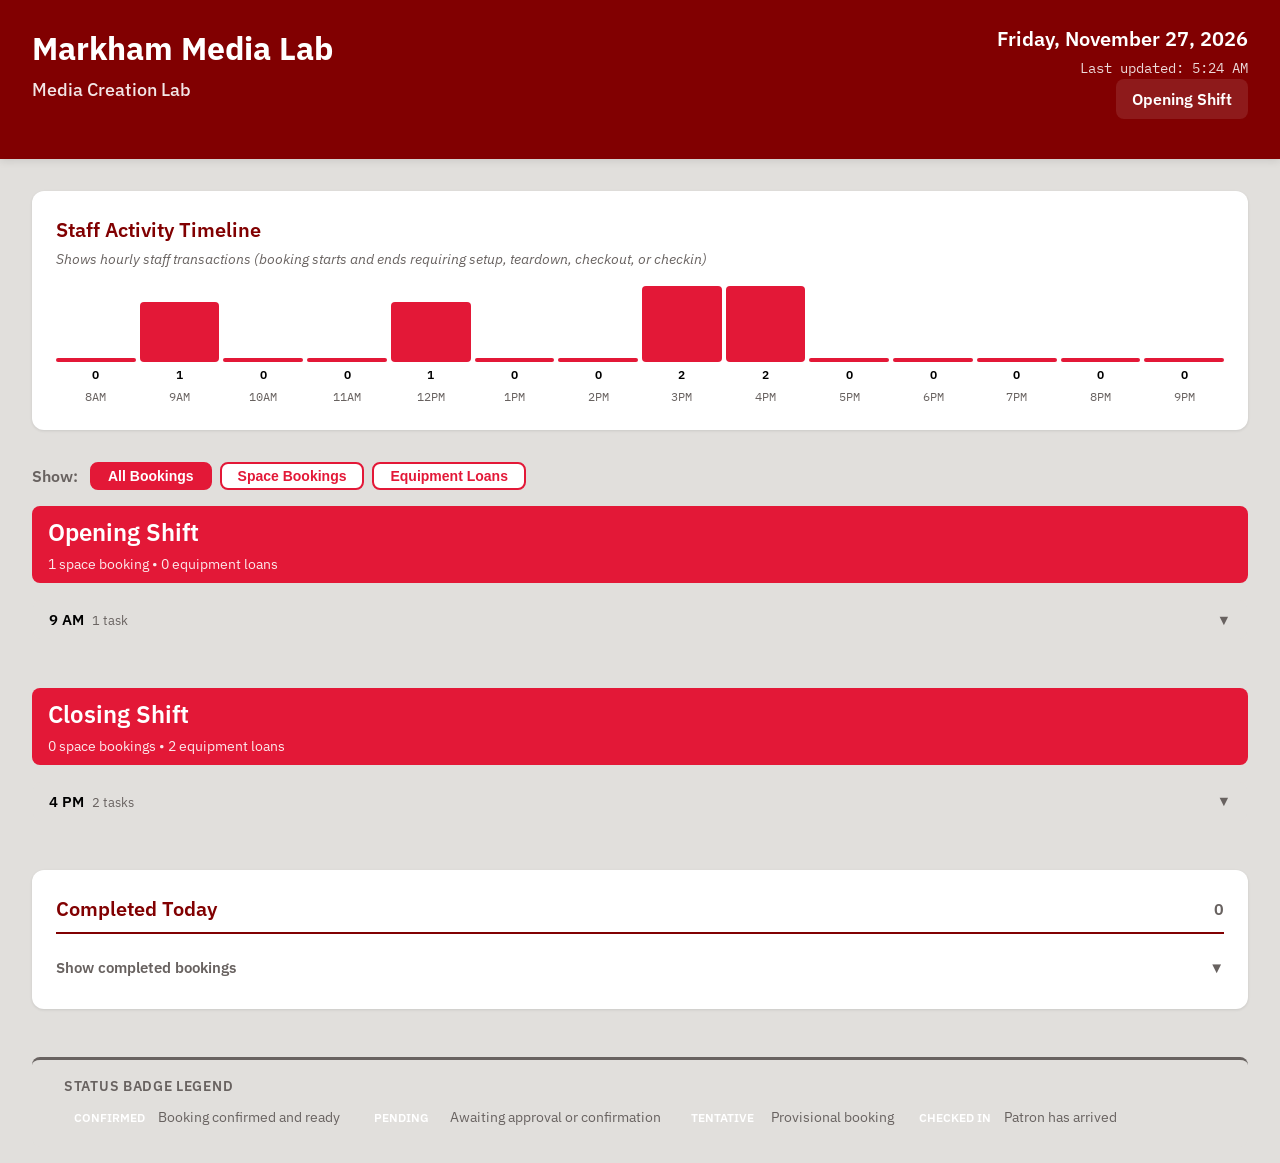
==== commit d6022e67: "Auto-update dashboard data - 2026-11-27 10:24:12 UTC" ====
--- a/docs/markham-media/index.html
+++ b/docs/markham-media/index.html
@@ -4,7 +4,7 @@
     <meta charset="UTF-8">
     <meta name="viewport" content="width=device-width, initial-scale=1.0">
     <title>Markham Media Lab - Dashboard</title>
-    <link rel="stylesheet" href="../static/style.css?v=1795761343">
+    <link rel="stylesheet" href="../static/style.css?v=1795775052">
     <meta name="description" content="Staff dashboard for Markham Media Lab showing today's bookings, equipment loans, and schedules">
     <meta http-equiv="refresh" content="300"> </head>
 <body>
@@ -17,7 +17,7 @@
             </div>
             <div class="header-meta">
                 <div class="current-date">Friday, November 27, 2026</div>
-                <div class="last-updated">Last updated: 1:35 AM</div>
+                <div class="last-updated">Last updated: 5:24 AM</div>
                 <div class="shift-info">
                     <span class="shift-label">Opening Shift</span>
                 </div>
@@ -456,6 +456,6 @@
         </div>
     </footer>
 
-    <script src="../static/dashboard.js?v=1795761343"></script>
+    <script src="../static/dashboard.js?v=1795775052"></script>
 </body>
 </html>
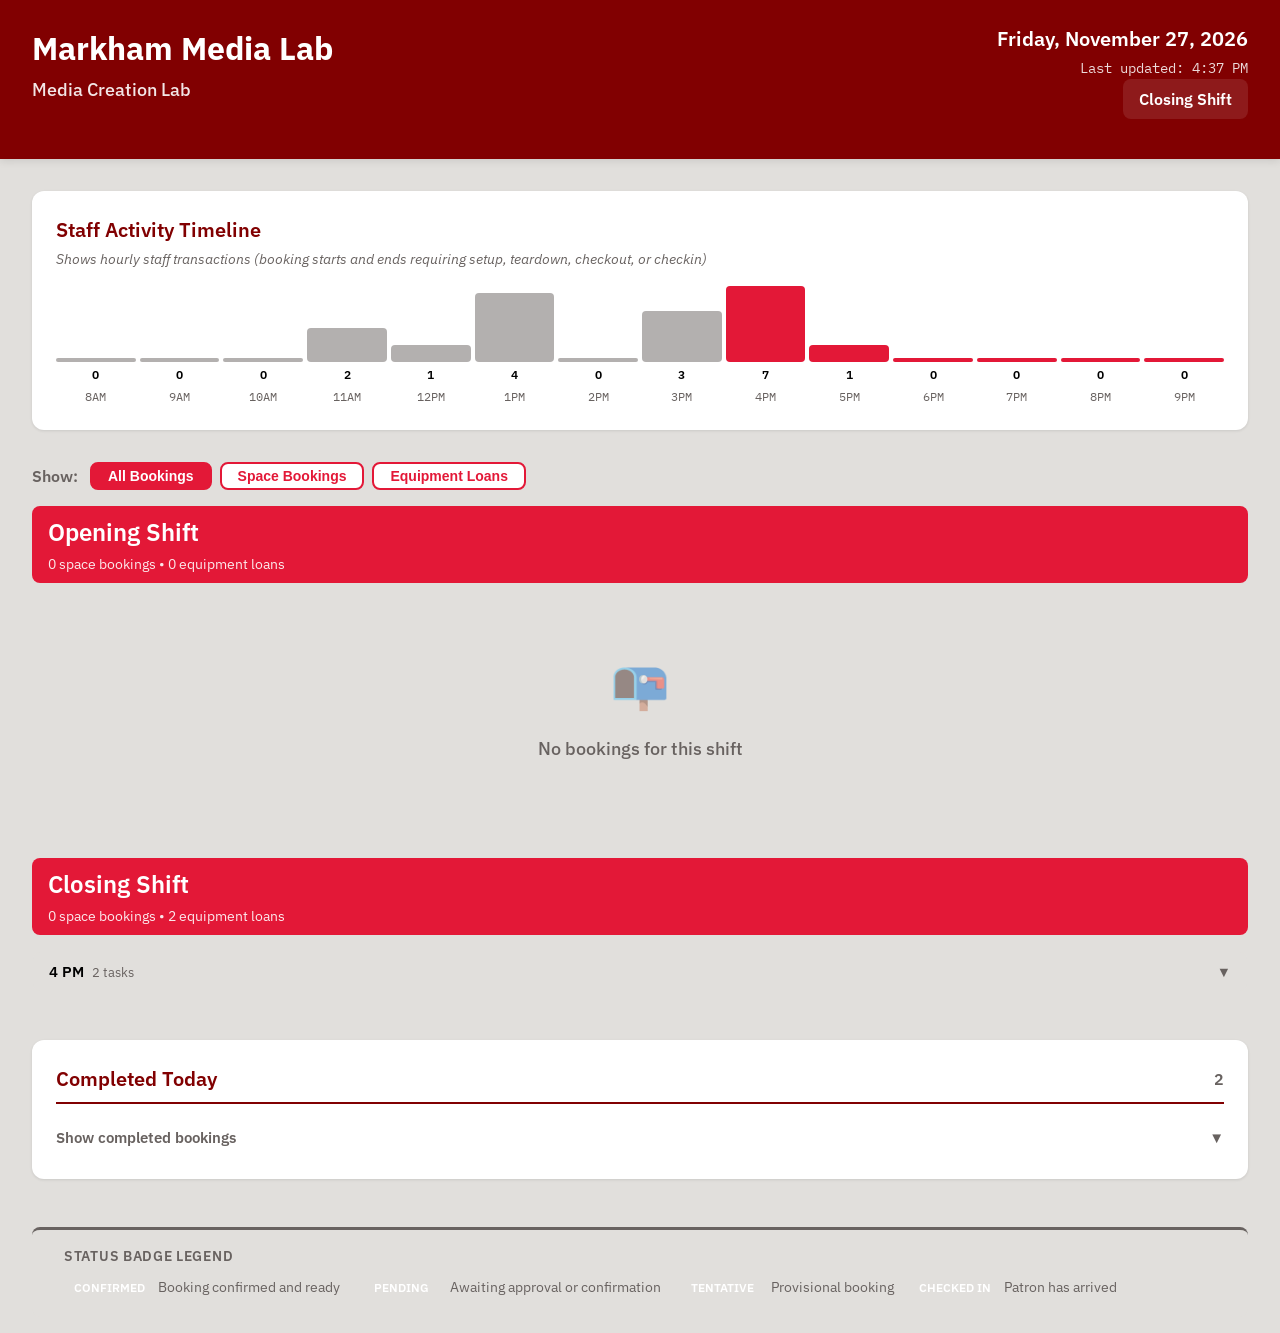
==== commit 4d86fc89: "Auto-update dashboard data - 2026-11-27 21:37:48 UTC" ====
--- a/docs/markham-media/index.html
+++ b/docs/markham-media/index.html
@@ -4,7 +4,7 @@
     <meta charset="UTF-8">
     <meta name="viewport" content="width=device-width, initial-scale=1.0">
     <title>Markham Media Lab - Dashboard</title>
-    <link rel="stylesheet" href="../static/style.css?v=1795775052">
+    <link rel="stylesheet" href="../static/style.css?v=1795815468">
     <meta name="description" content="Staff dashboard for Markham Media Lab showing today's bookings, equipment loans, and schedules">
     <meta http-equiv="refresh" content="300"> </head>
 <body>
@@ -17,9 +17,9 @@
             </div>
             <div class="header-meta">
                 <div class="current-date">Friday, November 27, 2026</div>
-                <div class="last-updated">Last updated: 5:24 AM</div>
+                <div class="last-updated">Last updated: 4:37 PM</div>
                 <div class="shift-info">
-                    <span class="shift-label">Opening Shift</span>
+                    <span class="shift-label">Closing Shift</span>
                 </div>
             </div>
         </div>
@@ -29,54 +29,54 @@
         <h2>Staff Activity Timeline</h2>
         <p class="timeline-description">Shows hourly staff transactions (booking starts and ends requiring setup, teardown, checkout, or checkin)</p>
         <div class="timeline">
-            <div class="timeline-hour ">
+            <div class="timeline-hour past">
                 <div class="timeline-bar" style="height: 0%;"></div>
                 <div class="timeline-count">0</div>
                 <div class="timeline-hour-label">8AM</div>
             </div>
-            <div class="timeline-hour ">
-                <div class="timeline-bar" style="height: 50.0%;"></div>
-                <div class="timeline-count">1</div>
+            <div class="timeline-hour past">
+                <div class="timeline-bar" style="height: 0%;"></div>
+                <div class="timeline-count">0</div>
                 <div class="timeline-hour-label">9AM</div>
             </div>
-            <div class="timeline-hour ">
+            <div class="timeline-hour past">
                 <div class="timeline-bar" style="height: 0%;"></div>
                 <div class="timeline-count">0</div>
                 <div class="timeline-hour-label">10AM</div>
             </div>
-            <div class="timeline-hour ">
-                <div class="timeline-bar" style="height: 0%;"></div>
-                <div class="timeline-count">0</div>
+            <div class="timeline-hour past">
+                <div class="timeline-bar" style="height: 28.57142857142857%;"></div>
+                <div class="timeline-count">2</div>
                 <div class="timeline-hour-label">11AM</div>
             </div>
-            <div class="timeline-hour ">
-                <div class="timeline-bar" style="height: 50.0%;"></div>
+            <div class="timeline-hour past">
+                <div class="timeline-bar" style="height: 14.285714285714285%;"></div>
                 <div class="timeline-count">1</div>
                 <div class="timeline-hour-label">12PM</div>
             </div>
-            <div class="timeline-hour ">
-                <div class="timeline-bar" style="height: 0%;"></div>
-                <div class="timeline-count">0</div>
+            <div class="timeline-hour past">
+                <div class="timeline-bar" style="height: 57.14285714285714%;"></div>
+                <div class="timeline-count">4</div>
                 <div class="timeline-hour-label">1PM</div>
             </div>
-            <div class="timeline-hour ">
+            <div class="timeline-hour past">
                 <div class="timeline-bar" style="height: 0%;"></div>
                 <div class="timeline-count">0</div>
                 <div class="timeline-hour-label">2PM</div>
             </div>
+            <div class="timeline-hour past">
+                <div class="timeline-bar" style="height: 42.857142857142854%;"></div>
+                <div class="timeline-count">3</div>
+                <div class="timeline-hour-label">3PM</div>
+            </div>
             <div class="timeline-hour ">
                 <div class="timeline-bar" style="height: 100.0%;"></div>
-                <div class="timeline-count">2</div>
-                <div class="timeline-hour-label">3PM</div>
-            </div>
-            <div class="timeline-hour ">
-                <div class="timeline-bar" style="height: 100.0%;"></div>
-                <div class="timeline-count">2</div>
+                <div class="timeline-count">7</div>
                 <div class="timeline-hour-label">4PM</div>
             </div>
             <div class="timeline-hour ">
-                <div class="timeline-bar" style="height: 0%;"></div>
-                <div class="timeline-count">0</div>
+                <div class="timeline-bar" style="height: 14.285714285714285%;"></div>
+                <div class="timeline-count">1</div>
                 <div class="timeline-hour-label">5PM</div>
             </div>
             <div class="timeline-hour ">
@@ -116,76 +116,15 @@
             <div class="shift-group-header">
                 <h2>Opening Shift</h2>
                 <div class="booking-count">
-                    1 space booking •
+                    0 space bookings •
                     0 equipment loans                </div>
             </div>
 
 
-
-
-            <div class="hour-group">
-                <div class="hour-group-header" onclick="toggleHourGroup(this)">
-                    <div class="hour-group-label">
-                        <span class="hour-group-title">9 AM</span>
-                        <span class="hour-group-count">1 task</span>
-                    </div>
-                    <span class="hour-group-icon">▼</span>
-                </div>
-                <div class="hour-group-content collapsed">
-                    <div class="booking-list">
-                                    <article class="booking-card " data-booking-id="3f32ef28d30e" data-booking-type="space">
-
-                <div class="booking-card-header-bar" onclick="toggleBookingCard(this)">
-                    <div class="booking-card-summary">
-                        <div class="booking-card-summary-title">
-Editing and Music Studio #3 (Rm 3060E)
-                        </div>
-                        <div class="booking-card-summary-time">
-9:30 AM - 12:00 PM • A.B.                        </div>
-                    </div>
-                    <div class="booking-badges">
-                        <span class="badge status-tentative">TENTATIVE</span>
-                    </div>
-                    <span class="booking-card-expand-icon">▼</span>
-                </div>
-
-                <div class="booking-card-content">
-
-                <div class="booking-header">
-                    <div class="booking-title">
-                        <h3>Editing and Music Studio #3 (Rm 3060E)</h3>
-                        <div class="booking-category">Editing Studios</div>
-                    </div>
-                    <div class="booking-badges">
-                        <span class="badge status-tentative">TENTATIVE</span>
-                    </div>
-                </div>
-
-                <div class="booking-details">
-                    <div class="detail-row">
-                        <span class="detail-label">Time:</span>
-                        <span class="detail-value">9:30 AM - 12:00 PM</span>
-                    </div>
-                    <div class="detail-row">
-                        <span class="detail-label">Patron:</span>
-                        <span class="detail-value patron-info">A.B. (a***@my.yorku.ca)</span>
-                    </div>
-                    <div class="detail-row">
-                        <span class="detail-label">Check-in:</span>
-                        <span class="detail-value booking-id">3D2</span>
-                    </div>
-                </div>
-
-
-                <div class="booking-id">ID: 3f32ef28d30e</div>
-
-                </div> 
-            </article>
-
-                    </div>
-                </div>
-            </div>
-
+            <div class="empty-state">
+                <div class="empty-state-icon">📭</div>
+                <div class="empty-state-message">No bookings for this shift</div>
+            </div>
         </section>
         <section class="shift-group">
             <div class="shift-group-header">
@@ -417,7 +356,7 @@
         <section class="persistent-section">
             <div class="section-header">
                 <h2>Completed Today</h2>
-                <span class="section-count">0</span>
+                <span class="section-count">2</span>
             </div>
             <div class="collapsible-section">
                 <button class="collapse-toggle" aria-expanded="false" data-target="completed-collapse">
@@ -425,8 +364,51 @@
                     <span class="collapse-icon">▼</span>
                 </button>
                 <div id="completed-collapse" class="collapse-content">
-                    <div class="empty-state">
-                        <div class="empty-state-message">No completed bookings today</div>
+                    <div class="booking-list" style="margin-top: var(--spacing-md);">
+                        <article class="booking-card" data-booking-type="equipment">
+                            <div class="booking-header">
+                                <div class="booking-title">
+                                    <h3>Editing and Music Studio #2 (Rm 3060F)</h3>
+                                    <div class="booking-category">Editing Studios</div>
+                                </div>
+                                <div class="booking-badges">
+                                    <span class="badge status-completed">COMPLETED</span>
+                                </div>
+                            </div>
+                            <div class="booking-details">
+                                <div class="detail-row">
+                                    <span class="detail-label">Time:</span>
+                                    <span class="detail-value">12:00 PM - 1:00 PM</span>
+                                </div>
+                                <div class="detail-row">
+                                    <span class="detail-label">Patron:</span>
+                                    <span class="detail-value patron-info">J.B.</span>
+                                </div>
+                            </div>
+                            <div class="booking-id">ID: 81b09b387263</div>
+                        </article>
+                        <article class="booking-card" data-booking-type="equipment">
+                            <div class="booking-header">
+                                <div class="booking-title">
+                                    <h3>Meta Quest 3</h3>
+                                    <div class="booking-category">VR Headsets</div>
+                                </div>
+                                <div class="booking-badges">
+                                    <span class="badge status-completed">COMPLETED</span>
+                                </div>
+                            </div>
+                            <div class="booking-details">
+                                <div class="detail-row">
+                                    <span class="detail-label">Time:</span>
+                                    <span class="detail-value">5:42 PM - 11:35 AM</span>
+                                </div>
+                                <div class="detail-row">
+                                    <span class="detail-label">Patron:</span>
+                                    <span class="detail-value patron-info">A.C.</span>
+                                </div>
+                            </div>
+                            <div class="booking-id">ID: e59193b79964</div>
+                        </article>
                     </div>
                 </div>
             </div>
@@ -456,6 +438,6 @@
         </div>
     </footer>
 
-    <script src="../static/dashboard.js?v=1795775052"></script>
+    <script src="../static/dashboard.js?v=1795815468"></script>
 </body>
 </html>
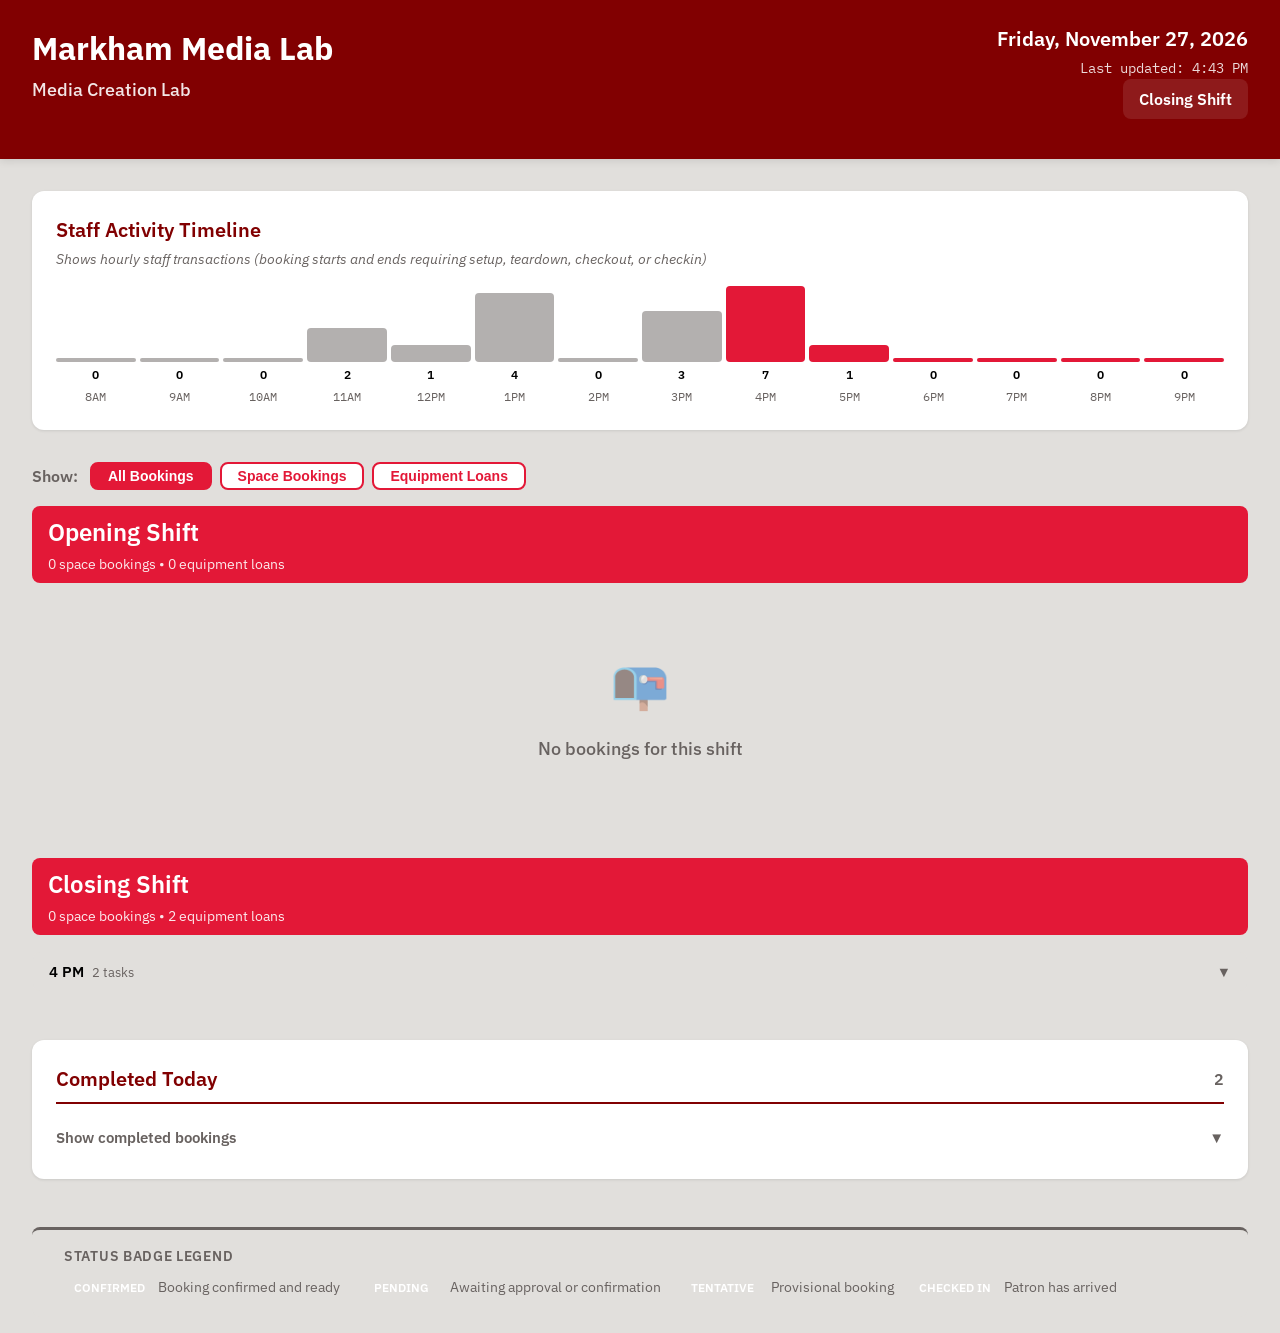
==== commit fd5c835e: "Auto-update dashboard data - 2026-11-27 21:43:56 UTC" ====
--- a/docs/markham-media/index.html
+++ b/docs/markham-media/index.html
@@ -4,7 +4,7 @@
     <meta charset="UTF-8">
     <meta name="viewport" content="width=device-width, initial-scale=1.0">
     <title>Markham Media Lab - Dashboard</title>
-    <link rel="stylesheet" href="../static/style.css?v=1795815468">
+    <link rel="stylesheet" href="../static/style.css?v=1795815836">
     <meta name="description" content="Staff dashboard for Markham Media Lab showing today's bookings, equipment loans, and schedules">
     <meta http-equiv="refresh" content="300"> </head>
 <body>
@@ -17,7 +17,7 @@
             </div>
             <div class="header-meta">
                 <div class="current-date">Friday, November 27, 2026</div>
-                <div class="last-updated">Last updated: 4:37 PM</div>
+                <div class="last-updated">Last updated: 4:43 PM</div>
                 <div class="shift-info">
                     <span class="shift-label">Closing Shift</span>
                 </div>
@@ -438,6 +438,6 @@
         </div>
     </footer>
 
-    <script src="../static/dashboard.js?v=1795815468"></script>
+    <script src="../static/dashboard.js?v=1795815836"></script>
 </body>
 </html>
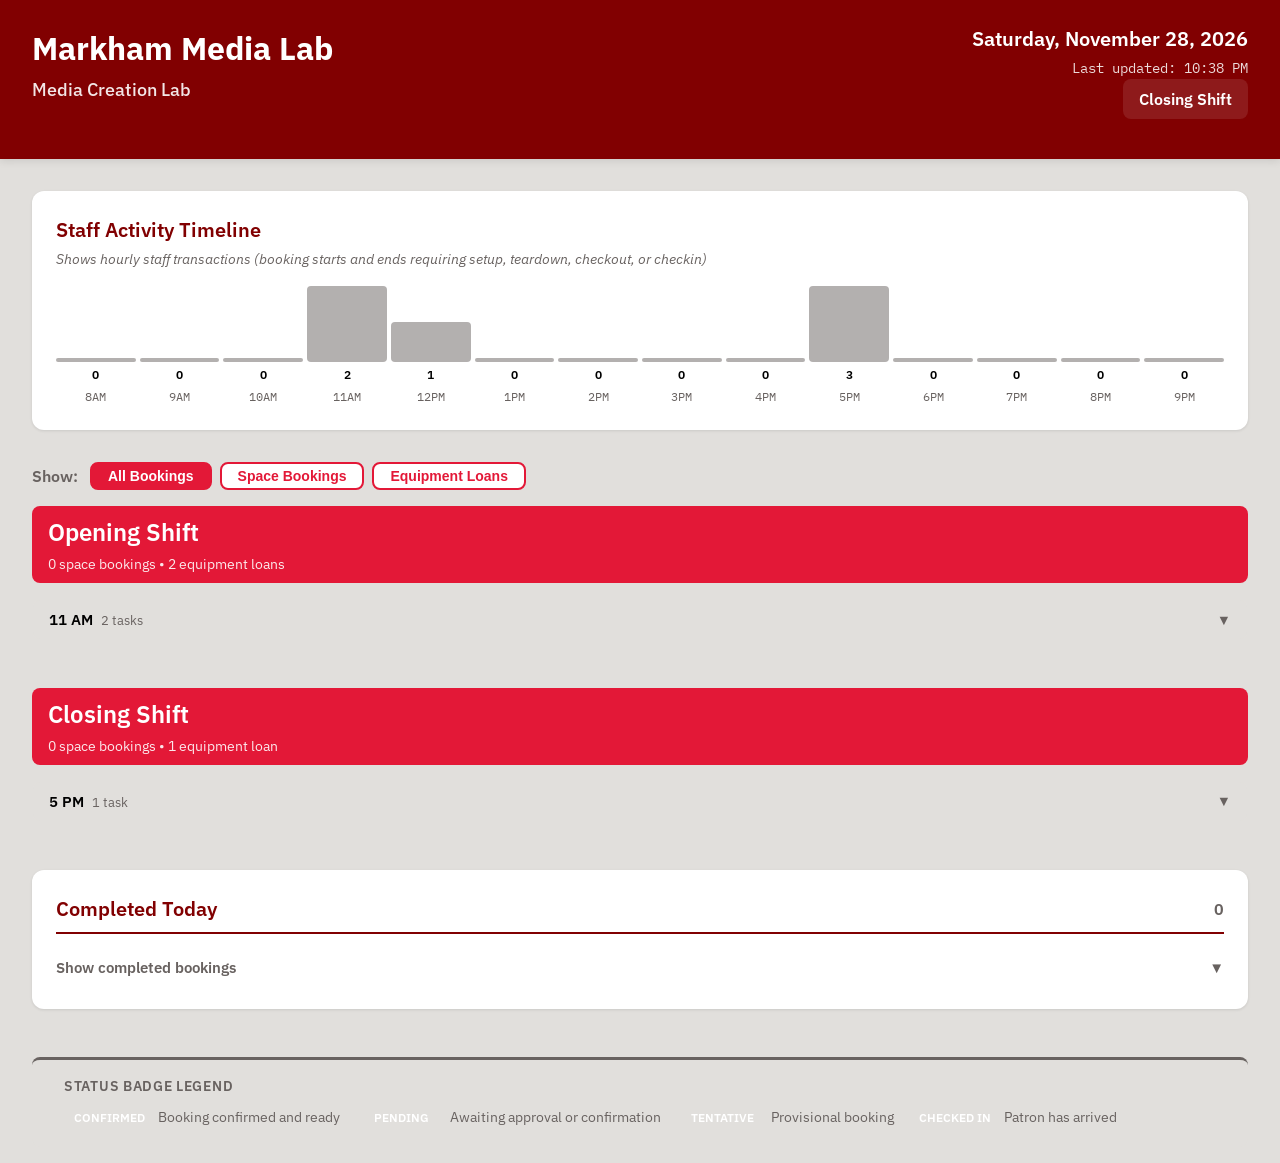
==== commit 5829f6ea: "Auto-update dashboard data - 2026-11-28 03:38:19 UTC" ====
--- a/docs/markham-media/index.html
+++ b/docs/markham-media/index.html
@@ -4,7 +4,7 @@
     <meta charset="UTF-8">
     <meta name="viewport" content="width=device-width, initial-scale=1.0">
     <title>Markham Media Lab - Dashboard</title>
-    <link rel="stylesheet" href="../static/style.css?v=1795815836">
+    <link rel="stylesheet" href="../static/style.css?v=1795837099">
     <meta name="description" content="Staff dashboard for Markham Media Lab showing today's bookings, equipment loans, and schedules">
     <meta http-equiv="refresh" content="300"> </head>
 <body>
@@ -16,8 +16,8 @@
                 <div class="service-type">Media Creation Lab</div>
             </div>
             <div class="header-meta">
-                <div class="current-date">Friday, November 27, 2026</div>
-                <div class="last-updated">Last updated: 4:43 PM</div>
+                <div class="current-date">Saturday, November 28, 2026</div>
+                <div class="last-updated">Last updated: 10:38 PM</div>
                 <div class="shift-info">
                     <span class="shift-label">Closing Shift</span>
                 </div>
@@ -45,18 +45,18 @@
                 <div class="timeline-hour-label">10AM</div>
             </div>
             <div class="timeline-hour past">
-                <div class="timeline-bar" style="height: 28.57142857142857%;"></div>
+                <div class="timeline-bar" style="height: 66.66666666666666%;"></div>
                 <div class="timeline-count">2</div>
                 <div class="timeline-hour-label">11AM</div>
             </div>
             <div class="timeline-hour past">
-                <div class="timeline-bar" style="height: 14.285714285714285%;"></div>
+                <div class="timeline-bar" style="height: 33.33333333333333%;"></div>
                 <div class="timeline-count">1</div>
                 <div class="timeline-hour-label">12PM</div>
             </div>
             <div class="timeline-hour past">
-                <div class="timeline-bar" style="height: 57.14285714285714%;"></div>
-                <div class="timeline-count">4</div>
+                <div class="timeline-bar" style="height: 0%;"></div>
+                <div class="timeline-count">0</div>
                 <div class="timeline-hour-label">1PM</div>
             </div>
             <div class="timeline-hour past">
@@ -65,36 +65,36 @@
                 <div class="timeline-hour-label">2PM</div>
             </div>
             <div class="timeline-hour past">
-                <div class="timeline-bar" style="height: 42.857142857142854%;"></div>
+                <div class="timeline-bar" style="height: 0%;"></div>
+                <div class="timeline-count">0</div>
+                <div class="timeline-hour-label">3PM</div>
+            </div>
+            <div class="timeline-hour past">
+                <div class="timeline-bar" style="height: 0%;"></div>
+                <div class="timeline-count">0</div>
+                <div class="timeline-hour-label">4PM</div>
+            </div>
+            <div class="timeline-hour past">
+                <div class="timeline-bar" style="height: 100.0%;"></div>
                 <div class="timeline-count">3</div>
-                <div class="timeline-hour-label">3PM</div>
-            </div>
-            <div class="timeline-hour ">
-                <div class="timeline-bar" style="height: 100.0%;"></div>
-                <div class="timeline-count">7</div>
-                <div class="timeline-hour-label">4PM</div>
-            </div>
-            <div class="timeline-hour ">
-                <div class="timeline-bar" style="height: 14.285714285714285%;"></div>
-                <div class="timeline-count">1</div>
                 <div class="timeline-hour-label">5PM</div>
             </div>
-            <div class="timeline-hour ">
+            <div class="timeline-hour past">
                 <div class="timeline-bar" style="height: 0%;"></div>
                 <div class="timeline-count">0</div>
                 <div class="timeline-hour-label">6PM</div>
             </div>
-            <div class="timeline-hour ">
+            <div class="timeline-hour past">
                 <div class="timeline-bar" style="height: 0%;"></div>
                 <div class="timeline-count">0</div>
                 <div class="timeline-hour-label">7PM</div>
             </div>
-            <div class="timeline-hour ">
+            <div class="timeline-hour past">
                 <div class="timeline-bar" style="height: 0%;"></div>
                 <div class="timeline-count">0</div>
                 <div class="timeline-hour-label">8PM</div>
             </div>
-            <div class="timeline-hour ">
+            <div class="timeline-hour past">
                 <div class="timeline-bar" style="height: 0%;"></div>
                 <div class="timeline-count">0</div>
                 <div class="timeline-hour-label">9PM</div>
@@ -117,21 +117,243 @@
                 <h2>Opening Shift</h2>
                 <div class="booking-count">
                     0 space bookings •
-                    0 equipment loans                </div>
-            </div>
-
-
-            <div class="empty-state">
-                <div class="empty-state-icon">📭</div>
-                <div class="empty-state-message">No bookings for this shift</div>
-            </div>
+                    2 equipment loans                </div>
+            </div>
+
+
+
+
+            <div class="hour-group">
+                <div class="hour-group-header" onclick="toggleHourGroup(this)">
+                    <div class="hour-group-label">
+                        <span class="hour-group-title">11 AM</span>
+                        <span class="hour-group-count">2 tasks</span>
+                    </div>
+                    <span class="hour-group-icon">▼</span>
+                </div>
+                <div class="hour-group-content collapsed">
+                    <div class="booking-list">
+                                    <article class="booking-card equipment-loan" data-booking-id="f76a8bd75d6e" data-booking-type="equipment">
+
+                <div class="booking-card-header-bar" onclick="toggleBookingCard(this)">
+                    <div class="booking-card-summary">
+                        <div class="booking-card-summary-title">
+<span class="task-time-prominent">11:00 AM</span>Canon RF 10mm-18mm
+                        </div>
+                        <div class="booking-card-summary-time">
+Checkout • J.I.                        </div>
+                    </div>
+                    <div class="booking-badges">
+                        <span class="badge badge-task">CHECKOUT NEEDED</span>
+                        <span class="badge status-confirmed">CONFIRMED</span>
+                    </div>
+                    <span class="booking-card-expand-icon">▼</span>
+                    <div class="workflow-header-progress">
+                        <div class="workflow-header-progress-fill"></div>
+                    </div>
+                </div>
+
+                <div class="booking-card-content">
+
+                <div class="booking-header">
+                    <div class="booking-title">
+                        <h3>Canon RF 10mm-18mm</h3>
+                        <div class="booking-category">Camera Lenses</div>
+                    </div>
+                    <div class="booking-badges">
+                        <span class="badge status-confirmed">CONFIRMED</span>
+                        <span class="badge shift-boundary-flag">Shift Boundary</span>
+                        <span class="equipment-indicator pickup">
+                            📦 Pickup
+                        </span>
+                    </div>
+                </div>
+
+                <div class="booking-details">
+                    <div class="detail-row">
+                        <span class="detail-label">Checkout:</span>
+                        <span class="detail-value">11:00 AM</span>
+                    </div>
+                    <div class="detail-row">
+                        <span class="detail-label">Patron:</span>
+                        <span class="detail-value patron-info">J.I. (j***@my.yorku.ca)</span>
+                    </div>
+                </div>
+
+                <div class="workflow-panel">
+                    <div class="workflow-header">
+                        <span class="workflow-title">Equipment Checkout</span>
+                        <span class="workflow-progress">
+                            <span class="workflow-step-counter">0</span> / 6
+                        </span>
+                    </div>
+                    <ol class="workflow-steps">
+                        <li class="workflow-step">
+                            <input type="checkbox" class="step-checkbox"
+                                   data-step="1"
+                                   onchange="onStepChecked(this)">
+                            <span class="step-number">1</span>
+                            <span class="step-description">Verify patron identity against booking record</span>
+                        </li>
+                        <li class="workflow-step">
+                            <input type="checkbox" class="step-checkbox"
+                                   data-step="2"
+                                   onchange="onStepChecked(this)">
+                            <span class="step-number">2</span>
+                            <span class="step-description">Retrieve equipment kit; check all components against printed component list</span>
+                        </li>
+                        <li class="workflow-step">
+                            <input type="checkbox" class="step-checkbox"
+                                   data-step="3"
+                                   onchange="onStepChecked(this)">
+                            <span class="step-number">3</span>
+                            <span class="step-description">Confirm any required batteries are fully charged</span>
+                        </li>
+                        <li class="workflow-step">
+                            <input type="checkbox" class="step-checkbox"
+                                   data-step="4"
+                                   onchange="onStepChecked(this)">
+                            <span class="step-number">4</span>
+                            <span class="step-description">Inspect equipment condition; document any existing damage or wear</span>
+                        </li>
+                        <li class="workflow-step">
+                            <input type="checkbox" class="step-checkbox"
+                                   data-step="5"
+                                   onchange="onStepChecked(this)">
+                            <span class="step-number">5</span>
+                            <span class="step-description">Check out equipment in LibCal system</span>
+                        </li>
+                        <li class="workflow-step">
+                            <input type="checkbox" class="step-checkbox"
+                                   data-step="6"
+                                   onchange="onStepChecked(this)">
+                            <span class="step-number">6</span>
+                            <span class="step-description">Provide patron with return instructions and due date reminder</span>
+                        </li>
+                    </ol>
+                </div>
+
+                <div class="booking-id">ID: f76a8bd75d6e</div>
+
+                </div> 
+            </article>
+
+                                    <article class="booking-card equipment-loan" data-booking-id="fffb00e225af" data-booking-type="equipment">
+
+                <div class="booking-card-header-bar" onclick="toggleBookingCard(this)">
+                    <div class="booking-card-summary">
+                        <div class="booking-card-summary-title">
+<span class="task-time-prominent">11:00 AM</span>DJI Osmo Pocket 3
+                        </div>
+                        <div class="booking-card-summary-time">
+Checkout • K.N.                        </div>
+                    </div>
+                    <div class="booking-badges">
+                        <span class="badge badge-task">CHECKOUT NEEDED</span>
+                        <span class="badge status-confirmed">CONFIRMED</span>
+                    </div>
+                    <span class="booking-card-expand-icon">▼</span>
+                    <div class="workflow-header-progress">
+                        <div class="workflow-header-progress-fill"></div>
+                    </div>
+                </div>
+
+                <div class="booking-card-content">
+
+                <div class="booking-header">
+                    <div class="booking-title">
+                        <h3>DJI Osmo Pocket 3</h3>
+                        <div class="booking-category">Camera Stabilizers</div>
+                    </div>
+                    <div class="booking-badges">
+                        <span class="badge status-confirmed">CONFIRMED</span>
+                        <span class="badge shift-boundary-flag">Shift Boundary</span>
+                        <span class="equipment-indicator pickup">
+                            📦 Pickup
+                        </span>
+                    </div>
+                </div>
+
+                <div class="booking-details">
+                    <div class="detail-row">
+                        <span class="detail-label">Checkout:</span>
+                        <span class="detail-value">11:00 AM</span>
+                    </div>
+                    <div class="detail-row">
+                        <span class="detail-label">Patron:</span>
+                        <span class="detail-value patron-info">K.N. (k***@my.yorku.ca)</span>
+                    </div>
+                </div>
+
+                <div class="workflow-panel">
+                    <div class="workflow-header">
+                        <span class="workflow-title">Equipment Checkout</span>
+                        <span class="workflow-progress">
+                            <span class="workflow-step-counter">0</span> / 6
+                        </span>
+                    </div>
+                    <ol class="workflow-steps">
+                        <li class="workflow-step">
+                            <input type="checkbox" class="step-checkbox"
+                                   data-step="1"
+                                   onchange="onStepChecked(this)">
+                            <span class="step-number">1</span>
+                            <span class="step-description">Verify patron identity against booking record</span>
+                        </li>
+                        <li class="workflow-step">
+                            <input type="checkbox" class="step-checkbox"
+                                   data-step="2"
+                                   onchange="onStepChecked(this)">
+                            <span class="step-number">2</span>
+                            <span class="step-description">Retrieve equipment kit; check all components against printed component list</span>
+                        </li>
+                        <li class="workflow-step">
+                            <input type="checkbox" class="step-checkbox"
+                                   data-step="3"
+                                   onchange="onStepChecked(this)">
+                            <span class="step-number">3</span>
+                            <span class="step-description">Confirm any required batteries are fully charged</span>
+                        </li>
+                        <li class="workflow-step">
+                            <input type="checkbox" class="step-checkbox"
+                                   data-step="4"
+                                   onchange="onStepChecked(this)">
+                            <span class="step-number">4</span>
+                            <span class="step-description">Inspect equipment condition; document any existing damage or wear</span>
+                        </li>
+                        <li class="workflow-step">
+                            <input type="checkbox" class="step-checkbox"
+                                   data-step="5"
+                                   onchange="onStepChecked(this)">
+                            <span class="step-number">5</span>
+                            <span class="step-description">Check out equipment in LibCal system</span>
+                        </li>
+                        <li class="workflow-step">
+                            <input type="checkbox" class="step-checkbox"
+                                   data-step="6"
+                                   onchange="onStepChecked(this)">
+                            <span class="step-number">6</span>
+                            <span class="step-description">Provide patron with return instructions and due date reminder</span>
+                        </li>
+                    </ol>
+                </div>
+
+                <div class="booking-id">ID: fffb00e225af</div>
+
+                </div> 
+            </article>
+
+                    </div>
+                </div>
+            </div>
+
         </section>
         <section class="shift-group">
             <div class="shift-group-header">
                 <h2>Closing Shift</h2>
                 <div class="booking-count">
                     0 space bookings •
-                    2 equipment loans                </div>
+                    1 equipment loan                </div>
             </div>
 
 
@@ -140,22 +362,22 @@
             <div class="hour-group">
                 <div class="hour-group-header" onclick="toggleHourGroup(this)">
                     <div class="hour-group-label">
-                        <span class="hour-group-title">4 PM</span>
-                        <span class="hour-group-count">2 tasks</span>
+                        <span class="hour-group-title">5 PM</span>
+                        <span class="hour-group-count">1 task</span>
                     </div>
                     <span class="hour-group-icon">▼</span>
                 </div>
                 <div class="hour-group-content collapsed">
                     <div class="booking-list">
-                                    <article class="booking-card equipment-loan" data-booking-id="e21166713fb9" data-booking-type="equipment">
+                                    <article class="booking-card equipment-loan" data-booking-id="eab49bdea273" data-booking-type="equipment">
 
                 <div class="booking-card-header-bar" onclick="toggleBookingCard(this)">
                     <div class="booking-card-summary">
                         <div class="booking-card-summary-title">
-<span class="task-time-prominent">4:30 PM</span>Rode Wireless Pro II
+<span class="task-time-prominent">5:30 PM</span>Crucial X10 SSD Drive
                         </div>
                         <div class="booking-card-summary-time">
-Due back • R.M.                        </div>
+Due back • M.K.                        </div>
                     </div>
                     <div class="booking-badges">
                         <span class="badge badge-task">CHECKIN NEEDED</span>
@@ -171,11 +393,12 @@
 
                 <div class="booking-header">
                     <div class="booking-title">
-                        <h3>Rode Wireless Pro II</h3>
-                        <div class="booking-category">Microphones</div>
+                        <h3>Crucial X10 SSD Drive</h3>
+                        <div class="booking-category">SSD Drives</div>
                     </div>
                     <div class="booking-badges">
                         <span class="badge status-confirmed">CHECKED OUT</span>
+                        <span class="badge shift-boundary-flag">Shift Boundary</span>
                         <span class="equipment-indicator return">
                             ↩️ Return
                         </span>
@@ -185,11 +408,11 @@
                 <div class="booking-details">
                     <div class="detail-row">
                         <span class="detail-label">Due back:</span>
-                        <span class="detail-value">4:30 PM</span>
+                        <span class="detail-value">5:30 PM</span>
                     </div>
                     <div class="detail-row">
                         <span class="detail-label">Patron:</span>
-                        <span class="detail-value patron-info">R.M. (r***@my.yorku.ca)</span>
+                        <span class="detail-value patron-info">M.K. (m***@gmail.com)</span>
                     </div>
                 </div>
 
@@ -239,104 +462,7 @@
                     </ol>
                 </div>
 
-                <div class="booking-id">ID: e21166713fb9</div>
-
-                </div> 
-            </article>
-
-                                    <article class="booking-card equipment-loan" data-booking-id="e21166713fb9" data-booking-type="equipment">
-
-                <div class="booking-card-header-bar" onclick="toggleBookingCard(this)">
-                    <div class="booking-card-summary">
-                        <div class="booking-card-summary-title">
-<span class="task-time-prominent">4:30 PM</span>Canon EOS R50-V
-                        </div>
-                        <div class="booking-card-summary-time">
-Due back • R.M.                        </div>
-                    </div>
-                    <div class="booking-badges">
-                        <span class="badge badge-task">CHECKIN NEEDED</span>
-                        <span class="badge status-confirmed">CHECKED OUT</span>
-                    </div>
-                    <span class="booking-card-expand-icon">▼</span>
-                    <div class="workflow-header-progress">
-                        <div class="workflow-header-progress-fill"></div>
-                    </div>
-                </div>
-
-                <div class="booking-card-content">
-
-                <div class="booking-header">
-                    <div class="booking-title">
-                        <h3>Canon EOS R50-V</h3>
-                        <div class="booking-category">Cameras</div>
-                    </div>
-                    <div class="booking-badges">
-                        <span class="badge status-confirmed">CHECKED OUT</span>
-                        <span class="equipment-indicator return">
-                            ↩️ Return
-                        </span>
-                    </div>
-                </div>
-
-                <div class="booking-details">
-                    <div class="detail-row">
-                        <span class="detail-label">Due back:</span>
-                        <span class="detail-value">4:30 PM</span>
-                    </div>
-                    <div class="detail-row">
-                        <span class="detail-label">Patron:</span>
-                        <span class="detail-value patron-info">R.M. (r***@my.yorku.ca)</span>
-                    </div>
-                </div>
-
-                <div class="workflow-panel">
-                    <div class="workflow-header">
-                        <span class="workflow-title">Equipment Return</span>
-                        <span class="workflow-progress">
-                            <span class="workflow-step-counter">0</span> / 5
-                        </span>
-                    </div>
-                    <ol class="workflow-steps">
-                        <li class="workflow-step">
-                            <input type="checkbox" class="step-checkbox"
-                                   data-step="1"
-                                   onchange="onStepChecked(this)">
-                            <span class="step-number">1</span>
-                            <span class="step-description">Receive equipment from patron</span>
-                        </li>
-                        <li class="workflow-step">
-                            <input type="checkbox" class="step-checkbox"
-                                   data-step="2"
-                                   onchange="onStepChecked(this)">
-                            <span class="step-number">2</span>
-                            <span class="step-description">Check all components against printed component list</span>
-                        </li>
-                        <li class="workflow-step">
-                            <input type="checkbox" class="step-checkbox"
-                                   data-step="3"
-                                   onchange="onStepChecked(this)">
-                            <span class="step-number">3</span>
-                            <span class="step-description">Inspect equipment condition; compare against checkout notes</span>
-                        </li>
-                        <li class="workflow-step">
-                            <input type="checkbox" class="step-checkbox"
-                                   data-step="4"
-                                   onchange="onStepChecked(this)">
-                            <span class="step-number">4</span>
-                            <span class="step-description">Check in equipment in LibCal system</span>
-                        </li>
-                        <li class="workflow-step">
-                            <input type="checkbox" class="step-checkbox"
-                                   data-step="5"
-                                   onchange="onStepChecked(this)">
-                            <span class="step-number">5</span>
-                            <span class="step-description">If damage or missing components detected: flag in system and notify supervisor</span>
-                        </li>
-                    </ol>
-                </div>
-
-                <div class="booking-id">ID: e21166713fb9</div>
+                <div class="booking-id">ID: eab49bdea273</div>
 
                 </div> 
             </article>
@@ -356,7 +482,7 @@
         <section class="persistent-section">
             <div class="section-header">
                 <h2>Completed Today</h2>
-                <span class="section-count">2</span>
+                <span class="section-count">0</span>
             </div>
             <div class="collapsible-section">
                 <button class="collapse-toggle" aria-expanded="false" data-target="completed-collapse">
@@ -364,51 +490,8 @@
                     <span class="collapse-icon">▼</span>
                 </button>
                 <div id="completed-collapse" class="collapse-content">
-                    <div class="booking-list" style="margin-top: var(--spacing-md);">
-                        <article class="booking-card" data-booking-type="equipment">
-                            <div class="booking-header">
-                                <div class="booking-title">
-                                    <h3>Editing and Music Studio #2 (Rm 3060F)</h3>
-                                    <div class="booking-category">Editing Studios</div>
-                                </div>
-                                <div class="booking-badges">
-                                    <span class="badge status-completed">COMPLETED</span>
-                                </div>
-                            </div>
-                            <div class="booking-details">
-                                <div class="detail-row">
-                                    <span class="detail-label">Time:</span>
-                                    <span class="detail-value">12:00 PM - 1:00 PM</span>
-                                </div>
-                                <div class="detail-row">
-                                    <span class="detail-label">Patron:</span>
-                                    <span class="detail-value patron-info">J.B.</span>
-                                </div>
-                            </div>
-                            <div class="booking-id">ID: 81b09b387263</div>
-                        </article>
-                        <article class="booking-card" data-booking-type="equipment">
-                            <div class="booking-header">
-                                <div class="booking-title">
-                                    <h3>Meta Quest 3</h3>
-                                    <div class="booking-category">VR Headsets</div>
-                                </div>
-                                <div class="booking-badges">
-                                    <span class="badge status-completed">COMPLETED</span>
-                                </div>
-                            </div>
-                            <div class="booking-details">
-                                <div class="detail-row">
-                                    <span class="detail-label">Time:</span>
-                                    <span class="detail-value">5:42 PM - 11:35 AM</span>
-                                </div>
-                                <div class="detail-row">
-                                    <span class="detail-label">Patron:</span>
-                                    <span class="detail-value patron-info">A.C.</span>
-                                </div>
-                            </div>
-                            <div class="booking-id">ID: e59193b79964</div>
-                        </article>
+                    <div class="empty-state">
+                        <div class="empty-state-message">No completed bookings today</div>
                     </div>
                 </div>
             </div>
@@ -438,6 +521,6 @@
         </div>
     </footer>
 
-    <script src="../static/dashboard.js?v=1795815836"></script>
+    <script src="../static/dashboard.js?v=1795837099"></script>
 </body>
 </html>
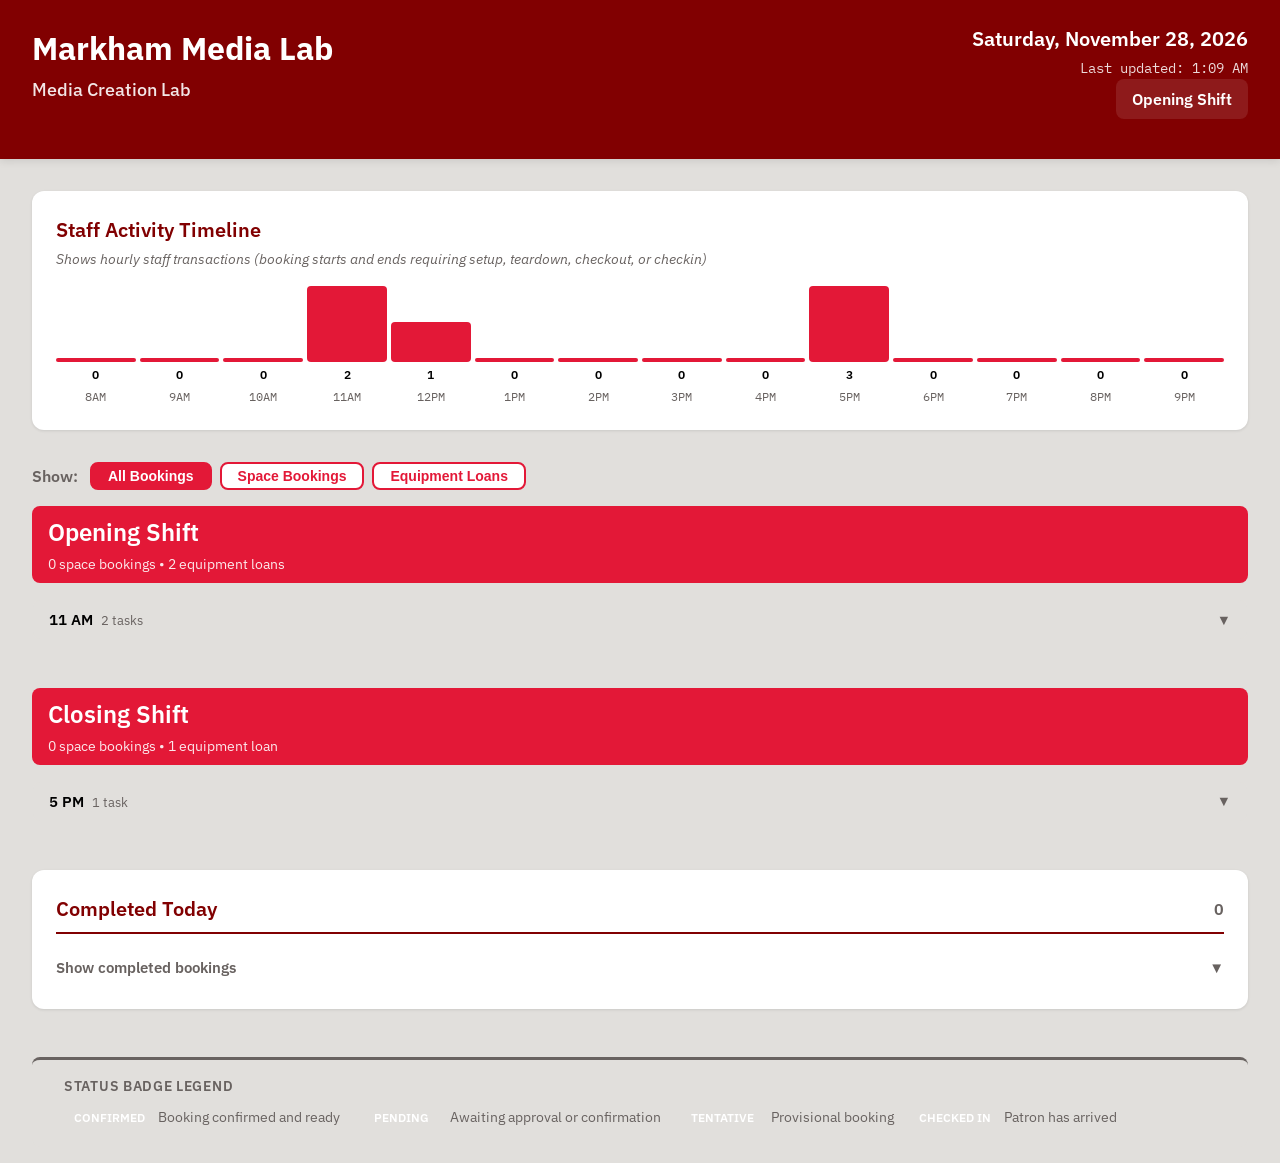
==== commit c02d762b: "Auto-update dashboard data - 2026-11-28 06:09:44 UTC" ====
--- a/docs/markham-media/index.html
+++ b/docs/markham-media/index.html
@@ -4,7 +4,7 @@
     <meta charset="UTF-8">
     <meta name="viewport" content="width=device-width, initial-scale=1.0">
     <title>Markham Media Lab - Dashboard</title>
-    <link rel="stylesheet" href="../static/style.css?v=1795837099">
+    <link rel="stylesheet" href="../static/style.css?v=1795846184">
     <meta name="description" content="Staff dashboard for Markham Media Lab showing today's bookings, equipment loans, and schedules">
     <meta http-equiv="refresh" content="300"> </head>
 <body>
@@ -17,9 +17,9 @@
             </div>
             <div class="header-meta">
                 <div class="current-date">Saturday, November 28, 2026</div>
-                <div class="last-updated">Last updated: 10:38 PM</div>
+                <div class="last-updated">Last updated: 1:09 AM</div>
                 <div class="shift-info">
-                    <span class="shift-label">Closing Shift</span>
+                    <span class="shift-label">Opening Shift</span>
                 </div>
             </div>
         </div>
@@ -29,72 +29,72 @@
         <h2>Staff Activity Timeline</h2>
         <p class="timeline-description">Shows hourly staff transactions (booking starts and ends requiring setup, teardown, checkout, or checkin)</p>
         <div class="timeline">
-            <div class="timeline-hour past">
+            <div class="timeline-hour ">
                 <div class="timeline-bar" style="height: 0%;"></div>
                 <div class="timeline-count">0</div>
                 <div class="timeline-hour-label">8AM</div>
             </div>
-            <div class="timeline-hour past">
+            <div class="timeline-hour ">
                 <div class="timeline-bar" style="height: 0%;"></div>
                 <div class="timeline-count">0</div>
                 <div class="timeline-hour-label">9AM</div>
             </div>
-            <div class="timeline-hour past">
+            <div class="timeline-hour ">
                 <div class="timeline-bar" style="height: 0%;"></div>
                 <div class="timeline-count">0</div>
                 <div class="timeline-hour-label">10AM</div>
             </div>
-            <div class="timeline-hour past">
+            <div class="timeline-hour ">
                 <div class="timeline-bar" style="height: 66.66666666666666%;"></div>
                 <div class="timeline-count">2</div>
                 <div class="timeline-hour-label">11AM</div>
             </div>
-            <div class="timeline-hour past">
+            <div class="timeline-hour ">
                 <div class="timeline-bar" style="height: 33.33333333333333%;"></div>
                 <div class="timeline-count">1</div>
                 <div class="timeline-hour-label">12PM</div>
             </div>
-            <div class="timeline-hour past">
+            <div class="timeline-hour ">
                 <div class="timeline-bar" style="height: 0%;"></div>
                 <div class="timeline-count">0</div>
                 <div class="timeline-hour-label">1PM</div>
             </div>
-            <div class="timeline-hour past">
+            <div class="timeline-hour ">
                 <div class="timeline-bar" style="height: 0%;"></div>
                 <div class="timeline-count">0</div>
                 <div class="timeline-hour-label">2PM</div>
             </div>
-            <div class="timeline-hour past">
+            <div class="timeline-hour ">
                 <div class="timeline-bar" style="height: 0%;"></div>
                 <div class="timeline-count">0</div>
                 <div class="timeline-hour-label">3PM</div>
             </div>
-            <div class="timeline-hour past">
+            <div class="timeline-hour ">
                 <div class="timeline-bar" style="height: 0%;"></div>
                 <div class="timeline-count">0</div>
                 <div class="timeline-hour-label">4PM</div>
             </div>
-            <div class="timeline-hour past">
+            <div class="timeline-hour ">
                 <div class="timeline-bar" style="height: 100.0%;"></div>
                 <div class="timeline-count">3</div>
                 <div class="timeline-hour-label">5PM</div>
             </div>
-            <div class="timeline-hour past">
+            <div class="timeline-hour ">
                 <div class="timeline-bar" style="height: 0%;"></div>
                 <div class="timeline-count">0</div>
                 <div class="timeline-hour-label">6PM</div>
             </div>
-            <div class="timeline-hour past">
+            <div class="timeline-hour ">
                 <div class="timeline-bar" style="height: 0%;"></div>
                 <div class="timeline-count">0</div>
                 <div class="timeline-hour-label">7PM</div>
             </div>
-            <div class="timeline-hour past">
+            <div class="timeline-hour ">
                 <div class="timeline-bar" style="height: 0%;"></div>
                 <div class="timeline-count">0</div>
                 <div class="timeline-hour-label">8PM</div>
             </div>
-            <div class="timeline-hour past">
+            <div class="timeline-hour ">
                 <div class="timeline-bar" style="height: 0%;"></div>
                 <div class="timeline-count">0</div>
                 <div class="timeline-hour-label">9PM</div>
@@ -521,6 +521,6 @@
         </div>
     </footer>
 
-    <script src="../static/dashboard.js?v=1795837099"></script>
+    <script src="../static/dashboard.js?v=1795846184"></script>
 </body>
 </html>
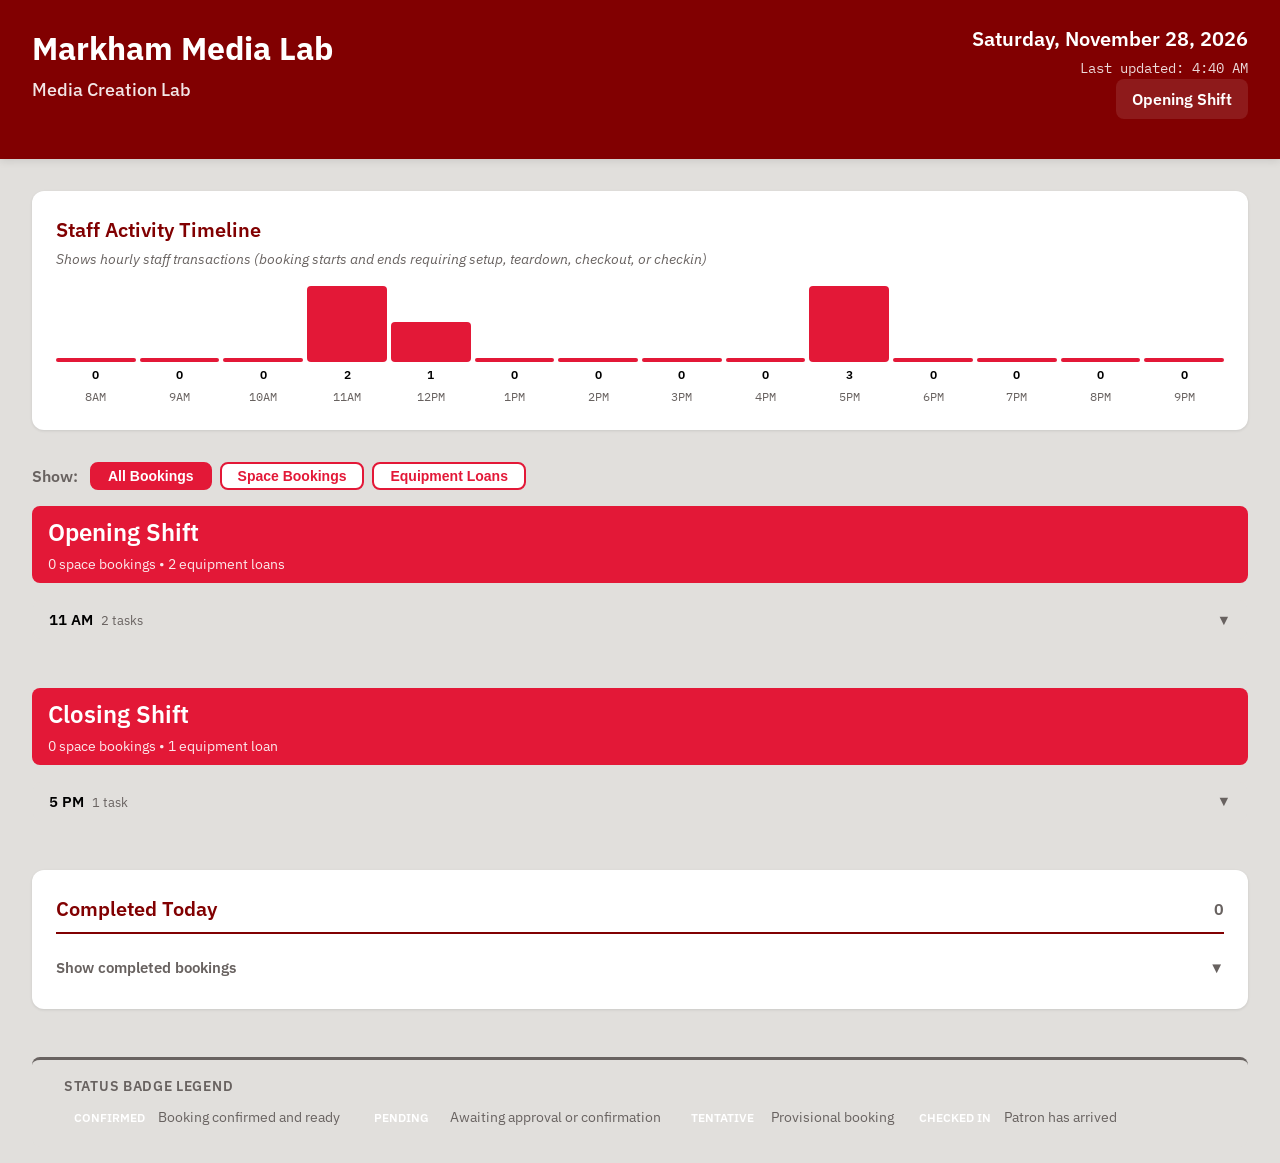
==== commit 59a6312f: "Auto-update dashboard data - 2026-11-28 09:40:47 UTC" ====
--- a/docs/markham-media/index.html
+++ b/docs/markham-media/index.html
@@ -4,7 +4,7 @@
     <meta charset="UTF-8">
     <meta name="viewport" content="width=device-width, initial-scale=1.0">
     <title>Markham Media Lab - Dashboard</title>
-    <link rel="stylesheet" href="../static/style.css?v=1795846184">
+    <link rel="stylesheet" href="../static/style.css?v=1795858847">
     <meta name="description" content="Staff dashboard for Markham Media Lab showing today's bookings, equipment loans, and schedules">
     <meta http-equiv="refresh" content="300"> </head>
 <body>
@@ -17,7 +17,7 @@
             </div>
             <div class="header-meta">
                 <div class="current-date">Saturday, November 28, 2026</div>
-                <div class="last-updated">Last updated: 1:09 AM</div>
+                <div class="last-updated">Last updated: 4:40 AM</div>
                 <div class="shift-info">
                     <span class="shift-label">Opening Shift</span>
                 </div>
@@ -521,6 +521,6 @@
         </div>
     </footer>
 
-    <script src="../static/dashboard.js?v=1795846184"></script>
+    <script src="../static/dashboard.js?v=1795858847"></script>
 </body>
 </html>
